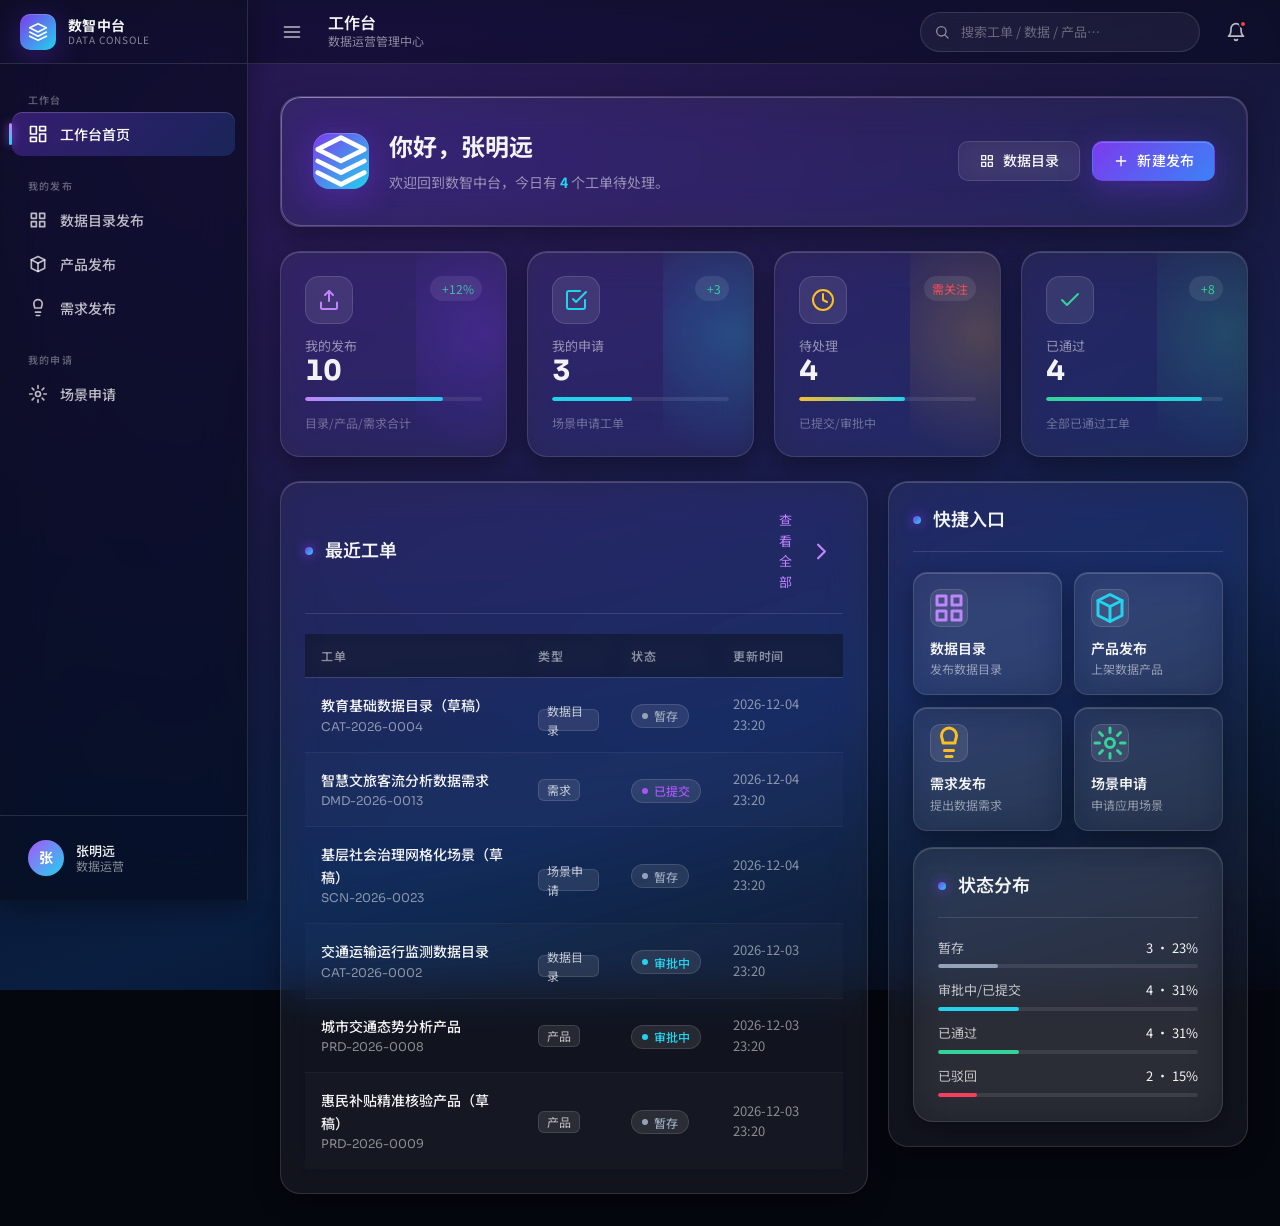
==== index.html @ d252e29c "feat: 创建后台管理系统页面 Co-authored-by: traeagent <traeagent@users.noreply.github.com>" ====
<!DOCTYPE html>
<html lang="zh-CN">
<head>
  <meta charset="UTF-8" />
  <meta name="viewport" content="width=device-width, initial-scale=1.0, viewport-fit=cover" />
  <title>工作台 · 数智中台</title>
  <meta name="description" content="液态玻璃后台管理系统 - 工作台首页" />
  <link rel="preconnect" href="https://fonts.googleapis.com" />
  <link rel="preconnect" href="https://fonts.gstatic.com" crossorigin />
  <link href="https://fonts.googleapis.com/css2?family=Sora:wght@400;500;600;700&family=Noto+Sans+SC:wght@400;500;700&display=swap" rel="stylesheet" />
  <link rel="stylesheet" href="./assets/css/standard.css" />
  <link rel="stylesheet" href="./assets/css/components.css" />
  <link rel="stylesheet" href="./assets/css/layout.css" />
</head>
<body>
  <!-- 标准脚本 -->
  <script src="./assets/js/data.js"></script>
  <script src="./assets/js/app.js"></script>
  <script src="./assets/js/components.js"></script>

  <script>
    LGApp.mountShell({ active: "dashboard", topTitle: "工作台", topSub: "数据运营管理中心" });
    renderDashboard();

    function renderDashboard() {
      var root = LGApp.$("#page-root");
      var D = LGData;
      var stats = D.stats();
      var recent = D.recent(6);

      root.innerHTML = "";

      // 欢迎区
      var hero = document.createElement("div");
      hero.className = "glass-card glass-border-gradient reveal";
      hero.style.cssText = "padding:32px;margin-bottom:24px;display:flex;justify-content:space-between;align-items:center;flex-wrap:wrap;gap:20px;";
      hero.innerHTML =
        '<div style="display:flex;align-items:center;gap:20px;">' +
          '<div style="width:56px;height:56px;border-radius:16px;display:grid;place-items:center;background:linear-gradient(135deg,var(--c-purple),var(--c-cyan));box-shadow:var(--sh-glow-purple),var(--sh-inset-top);color:#fff;">' + LGApp.icon("layers") + '</div>' +
          '<div><div style="font-family:var(--ff-display);font-size:24px;font-weight:700;">你好，张明远</div>' +
          '<div style="color:var(--t-3);font-size:14px;margin-top:4px;">欢迎回到数智中台，今日有 <strong style="color:var(--c-cyan);">' + stats.pending + '</strong> 个工单待处理。</div></div>' +
        '</div>' +
        '<div style="display:flex;gap:12px;flex-wrap:wrap;">' +
          '<a class="btn btn-ghost" href="./pages/publish/catalog-list.html">' + LGApp.icon("catalog") + '<span>数据目录</span></a>' +
          '<a class="btn btn-primary" href="./pages/publish/product-list.html">' + LGApp.icon("plus") + '<span>新建发布</span></a>' +
        '</div>';
      root.appendChild(hero);

      // 统计卡片
      var grid = document.createElement("div");
      grid.className = "stat-grid";
      var cards = [
        { label: "我的发布", value: stats.publish, icon: "publish", color: "var(--c-purple-3)", glow: "rgba(124,58,237,0.25)", trend: "+12%", trendUp: true, bar: 78, hint: "目录/产品/需求合计" },
        { label: "我的申请", value: stats.apply, icon: "apply", color: "var(--c-cyan)", glow: "rgba(34,211,238,0.22)", trend: "+3", trendUp: true, bar: 45, hint: "场景申请工单" },
        { label: "待处理", value: stats.pending, icon: "clock", color: "#fbbf24", glow: "rgba(251,191,36,0.2)", trend: "需关注", trendUp: false, bar: 60, hint: "已提交/审批中" },
        { label: "已通过", value: stats.approved, icon: "check", color: "var(--c-approved)", glow: "rgba(52,211,153,0.2)", trend: "+8", trendUp: true, bar: 88, hint: "全部已通过工单" }
      ];
      cards.forEach(function (c, i) {
        var card = document.createElement("div");
        card.className = "stat-card reveal";
        card.style.setProperty("--stat-color", c.color);
        card.style.setProperty("--stat-glow", c.glow);
        card.style.animationDelay = (i * 80) + "ms";
        card.innerHTML =
          '<div style="display:flex;justify-content:space-between;align-items:flex-start;">' +
            '<div class="stat-card__icon">' + LGApp.icon(c.icon) + '</div>' +
            '<span class="stat-card__trend ' + (c.trendUp ? "up" : "down") + '">' + (c.trendUp ? LGApp.icon("trendUp") : "") + c.trend + '</span>' +
          '</div>' +
          '<div><div class="stat-card__label">' + c.label + '</div>' +
          '<div class="stat-card__value mono">' + c.value + '</div></div>' +
          '<div class="stat-card__bar"><i style="width:' + c.bar + '%"></i></div>' +
          '<div style="font-size:12px;color:var(--t-4);">' + c.hint + '</div>';
        grid.appendChild(card);
      });
      root.appendChild(grid);

      // 主体两栏：最近工单 + 快捷入口
      var cols = document.createElement("div");
      cols.className = "dash-grid";

      // 最近工单
      var listPanel = document.createElement("div");
      listPanel.className = "panel reveal";
      listPanel.style.animationDelay = "120ms";
      listPanel.innerHTML =
        '<div class="panel-header"><div class="panel-title"><span class="dot"></span>最近工单</div>' +
        '<a class="btn-link" href="./pages/publish/catalog-list.html">查看全部 ' + LGApp.icon("chevron") + '</a></div>';
      var listBox = document.createElement("div");
      listPanel.appendChild(listBox);

      var table = document.createElement("table");
      table.className = "table";
      table.style.minWidth = "0";
      table.innerHTML = "<thead><tr><th>工单</th><th>类型</th><th>状态</th><th>更新时间</th></tr></thead>";
      var tbody = document.createElement("tbody");
      recent.forEach(function (r) {
        var tr = document.createElement("tr");
        tr.style.cursor = "pointer";
        var href = typeHref(r.type) + "?id=" + r.id;
        tr.addEventListener("click", function () { location.href = href; });
        tr.innerHTML =
          '<td><div class="cell-title">' + LGComp.escapeHtml(r.title) + '</div><div class="cell-id">' + r.id + '</div></td>' +
          '<td>' + LGComp.tag(D.TYPE_LABEL[r.type]) + '</td>' +
          '<td>' + LGComp.badge(r.status) + '</td>' +
          '<td style="color:var(--t-3);font-size:13px;">' + r.updatedAt + '</td>';
        tbody.appendChild(tr);
      });
      table.appendChild(tbody);
      var scroll = document.createElement("div");
      scroll.className = "table-scroll";
      scroll.appendChild(table);
      listBox.appendChild(scroll);
      cols.appendChild(listPanel);

      // 快捷入口
      var quick = document.createElement("div");
      quick.className = "panel reveal";
      quick.style.animationDelay = "180ms";
      quick.innerHTML = '<div class="panel-header"><div class="panel-title"><span class="dot"></span>快捷入口</div></div>';
      var qg = document.createElement("div");
      qg.style.cssText = "display:grid;grid-template-columns:1fr 1fr;gap:12px;";
      var entries = [
        { label: "数据目录", desc: "发布数据目录", icon: "catalog", href: "./pages/publish/catalog-list.html", color: "var(--c-purple-3)" },
        { label: "产品发布", desc: "上架数据产品", icon: "product", href: "./pages/publish/product-list.html", color: "var(--c-cyan)" },
        { label: "需求发布", desc: "提出数据需求", icon: "demand", href: "./pages/publish/demand-list.html", color: "#fbbf24" },
        { label: "场景申请", desc: "申请应用场景", icon: "scene", href: "./pages/apply/scene-list.html", color: "var(--c-approved)" }
      ];
      entries.forEach(function (e) {
        var a = document.createElement("a");
        a.href = e.href;
        a.className = "glass-card glass-card--hover";
        a.style.cssText = "padding:16px;display:flex;flex-direction:column;gap:10px;border-radius:14px;";
        a.innerHTML =
          '<div style="width:38px;height:38px;border-radius:10px;display:grid;place-items:center;background:var(--glass-bg-strong);border:1px solid var(--glass-border);color:' + e.color + ';">' + LGApp.icon(e.icon) + '</div>' +
          '<div><div style="font-weight:600;">' + e.label + '</div><div style="font-size:12px;color:var(--t-3);">' + e.desc + '</div></div>';
        qg.appendChild(a);
      });
      quick.appendChild(qg);

      // 状态分布
      var dist = document.createElement("div");
      dist.className = "panel";
      dist.style.marginTop = "16px";
      dist.innerHTML = '<div class="panel-header"><div class="panel-title"><span class="dot"></span>状态分布</div></div>';
      var distBox = document.createElement("div");
      distBox.style.cssText = "display:flex;flex-direction:column;gap:12px;";
      var distData = [
        { label: "暂存", val: stats.draft, color: "var(--c-draft)" },
        { label: "审批中/已提交", val: stats.pending, color: "var(--c-approving)" },
        { label: "已通过", val: stats.approved, color: "var(--c-approved)" },
        { label: "已驳回", val: stats.rejected, color: "var(--c-rejected)" }
      ];
      var total = stats.total || 1;
      distData.forEach(function (d) {
        var pct = Math.round(d.val / total * 100);
        var row = document.createElement("div");
        row.innerHTML =
          '<div style="display:flex;justify-content:space-between;font-size:13px;margin-bottom:6px;"><span style="color:var(--t-2);">' + d.label + '</span><span class="mono">' + d.val + ' · ' + pct + '%</span></div>' +
          '<div class="stat-card__bar"><i style="width:' + pct + '%;background:linear-gradient(90deg,' + d.color + ',' + d.color + ');"></i></div>';
        distBox.appendChild(row);
      });
      dist.appendChild(distBox);
      quick.appendChild(dist);
      cols.appendChild(quick);

      root.appendChild(cols);
    }

    function typeHref(type) {
      var m = { catalog: "./pages/publish/catalog-detail.html", product: "./pages/publish/product-detail.html", demand: "./pages/publish/demand-detail.html", scene: "./pages/apply/scene-detail.html" };
      return m[type] || "./pages/publish/catalog-detail.html";
    }
  </script>
</body>
</html>
---- assets/css/standard.css ----
/* ==========================================================================
   standard.css — 液态玻璃后台管理系统 · 标准基础层
   设计令牌 / 重置 / 排版 / 流动背景 / 滚动条
   所有页面共用，禁止在本文件中写具体组件
   ========================================================================== */

/* ---------- 设计令牌 ---------- */
:root {
  /* 主色：深蓝 + 紫色 + 黑色 */
  --c-bg-0: #05070f;          /* 最深黑底 */
  --c-bg-1: #0a0f1f;          /* 深黑蓝 */
  --c-bg-2: #0b1e3f;          /* 深蓝 主背景基底 */
  --c-bg-3: #122a5a;          /* 深蓝亮 */
  --c-purple: #7c3aed;        /* 紫主 */
  --c-purple-2: #a855f7;      /* 紫亮 */
  --c-purple-3: #c084fc;      /* 紫淡 */
  --c-cyan: #22d3ee;          /* 青蓝高亮 */
  --c-blue: #3b82f6;          /* 辅助蓝 */

  /* 状态色 */
  --c-draft: #94a3b8;         /* 暂存 灰蓝 */
  --c-submitted: #a855f7;     /* 已提交 紫 */
  --c-approving: #22d3ee;     /* 审批中 青 */
  --c-approved: #34d399;      /* 已通过 绿 */
  --c-rejected: #f43f5e;      /* 已驳回 红 */

  /* 文字层级 */
  --t-1: rgba(255, 255, 255, 0.95);
  --t-2: rgba(255, 255, 255, 0.72);
  --t-3: rgba(255, 255, 255, 0.5);
  --t-4: rgba(255, 255, 255, 0.34);

  /* 玻璃 */
  --glass-bg: rgba(255, 255, 255, 0.055);
  --glass-bg-strong: rgba(255, 255, 255, 0.09);
  --glass-bg-soft: rgba(255, 255, 255, 0.035);
  --glass-border: rgba(255, 255, 255, 0.12);
  --glass-border-strong: rgba(255, 255, 255, 0.2);
  --glass-blur: 20px;
  --glass-saturate: 140%;

  /* 阴影 */
  --sh-sm: 0 2px 8px rgba(0, 0, 0, 0.3);
  --sh-md: 0 8px 24px rgba(0, 0, 0, 0.35);
  --sh-lg: 0 20px 50px rgba(0, 0, 0, 0.45);
  --sh-glow-purple: 0 8px 32px rgba(124, 58, 237, 0.35);
  --sh-glow-cyan: 0 8px 32px rgba(34, 211, 238, 0.28);
  --sh-inset-top: inset 0 1px 0 rgba(255, 255, 255, 0.18);

  /* 圆角 */
  --r-xs: 6px;
  --r-sm: 10px;
  --r-md: 14px;
  --r-lg: 20px;
  --r-xl: 28px;
  --r-pill: 999px;

  /* 间距 (4 的倍数) */
  --s-1: 4px;
  --s-2: 8px;
  --s-3: 12px;
  --s-4: 16px;
  --s-5: 20px;
  --s-6: 24px;
  --s-8: 32px;
  --s-10: 40px;
  --s-12: 48px;

  /* 字号 */
  --fz-xs: 12px;
  --fz-sm: 13px;
  --fz-md: 14px;
  --fz-lg: 16px;
  --fz-xl: 18px;
  --fz-2xl: 22px;
  --fz-3xl: 28px;
  --fz-4xl: 36px;
  --fz-hero: clamp(32px, 5vw, 56px);

  /* 字体 */
  --ff-display: "Sora", "Noto Sans SC", system-ui, sans-serif;
  --ff-body: "Noto Sans SC", "Sora", system-ui, sans-serif;
  --fw-r: 400;
  --fw-m: 500;
  --fw-sb: 600;
  --fw-b: 700;

  /* 动效 */
  --ease-out: cubic-bezier(0.16, 1, 0.3, 1);
  --ease-spring: cubic-bezier(0.34, 1.56, 0.64, 1);
  --dur-1: 0.18s;
  --dur-2: 0.3s;
  --dur-3: 0.5s;

  /* 布局 */
  --sidebar-w: 248px;
  --sidebar-w-collapsed: 76px;
  --topbar-h: 64px;
  --content-max: 1440px;
}

/* ---------- 重置 ---------- */
*,
*::before,
*::after {
  box-sizing: border-box;
  margin: 0;
  padding: 0;
}

html {
  -webkit-text-size-adjust: 100%;
  -webkit-tap-highlight-color: transparent;
}

body {
  min-height: 100vh;
  font-family: var(--ff-body);
  font-size: var(--fz-md);
  font-weight: var(--fw-r);
  line-height: 1.6;
  color: var(--t-1);
  background-color: var(--c-bg-0);
  overflow-x: hidden;
  -webkit-font-smoothing: antialiased;
  -moz-osx-font-smoothing: grayscale;
}

h1, h2, h3, h4, h5, h6 {
  font-family: var(--ff-display);
  font-weight: var(--fw-sb);
  line-height: 1.25;
  letter-spacing: -0.01em;
  color: var(--t-1);
}

a {
  color: inherit;
  text-decoration: none;
  transition: color var(--dur-1) var(--ease-out);
}

a:hover { color: var(--c-purple-3); }

button,
input,
select,
textarea {
  font: inherit;
  color: inherit;
}

button {
  cursor: pointer;
  border: none;
  background: none;
}

ul, ol { list-style: none; }

img { max-width: 100%; display: block; }

/* ---------- 流动渐变背景 ---------- */
body::before {
  content: "";
  position: fixed;
  inset: -10%;
  z-index: -2;
  background:
    radial-gradient(ellipse 80% 60% at 15% 10%, rgba(124, 58, 237, 0.28), transparent 60%),
    radial-gradient(ellipse 70% 55% at 85% 20%, rgba(34, 211, 238, 0.18), transparent 55%),
    radial-gradient(ellipse 90% 70% at 75% 90%, rgba(59, 130, 246, 0.22), transparent 60%),
    radial-gradient(ellipse 60% 50% at 20% 85%, rgba(168, 85, 247, 0.16), transparent 55%),
    linear-gradient(160deg, #05070f 0%, #0a0f1f 35%, #0b1e3f 70%, #05070f 100%);
  background-size: 200% 200%, 200% 200%, 200% 200%, 200% 200%, 100% 100%;
  animation: bgFlow 28s ease-in-out infinite;
  filter: saturate(1.05);
}

body::after {
  /* 细噪点叠加，增加玻璃质感 */
  content: "";
  position: fixed;
  inset: 0;
  z-index: -1;
  pointer-events: none;
  opacity: 0.4;
  background-image: url("data:image/svg+xml,%3Csvg xmlns='http://www.w3.org/2000/svg' width='160' height='160'%3E%3Cfilter id='n'%3E%3CfeTurbulence type='fractalNoise' baseFrequency='0.85' numOctaves='2' stitchTiles='stitch'/%3E%3CfeColorMatrix values='0 0 0 0 1 0 0 0 0 1 0 0 0 0 1 0 0 0 0.04 0'/%3E%3C/filter%3E%3Crect width='100%25' height='100%25' filter='url(%23n)'/%3E%3C/svg%3E");
}

@keyframes bgFlow {
  0%, 100% { background-position: 0% 0%, 100% 0%, 100% 100%, 0% 100%, 0 0; }
  50%      { background-position: 30% 40%, 70% 30%, 60% 70%, 40% 60%, 0 0; }
}

/* ---------- 滚动条 ---------- */
::-webkit-scrollbar { width: 10px; height: 10px; }
::-webkit-scrollbar-track { background: transparent; }
::-webkit-scrollbar-thumb {
  background: rgba(255, 255, 255, 0.12);
  border-radius: var(--r-pill);
  border: 2px solid transparent;
  background-clip: padding-box;
}
::-webkit-scrollbar-thumb:hover { background: rgba(168, 85, 247, 0.4); background-clip: padding-box; }

* { scrollbar-width: thin; scrollbar-color: rgba(255,255,255,0.15) transparent; }

::selection { background: rgba(124, 58, 237, 0.45); color: #fff; }

/* ---------- 通用工具类 ---------- */
.container {
  width: 100%;
  max-width: var(--content-max);
  margin: 0 auto;
  padding: 0 var(--s-6);
}

.text-1 { color: var(--t-1); }
.text-2 { color: var(--t-2); }
.text-3 { color: var(--t-3); }
.text-4 { color: var(--t-4); }
.text-purple { color: var(--c-purple-3); }
.text-cyan { color: var(--c-cyan); }
.text-gradient {
  background: linear-gradient(120deg, #fff 0%, var(--c-purple-3) 50%, var(--c-cyan) 100%);
  -webkit-background-clip: text;
  background-clip: text;
  -webkit-text-fill-color: transparent;
}

.mono { font-variant-numeric: tabular-nums; font-feature-settings: "tnum"; }

.hidden { display: none !important; }
.sr-only {
  position: absolute; width: 1px; height: 1px;
  padding: 0; margin: -1px; overflow: hidden;
  clip: rect(0,0,0,0); white-space: nowrap; border: 0;
}

/* 入场动画基类 */
.reveal { opacity: 0; transform: translateY(16px); animation: revealUp var(--dur-3) var(--ease-out) forwards; }
@keyframes revealUp { to { opacity: 1; transform: none; } }

/* 焦点可见性 */
:focus-visible {
  outline: 2px solid var(--c-purple-3);
  outline-offset: 2px;
  border-radius: var(--r-xs);
}

/* 减少动效偏好 */
@media (prefers-reduced-motion: reduce) {
  *, *::before, *::after {
    animation-duration: 0.001ms !important;
    animation-iteration-count: 1 !important;
    transition-duration: 0.001ms !important;
  }
}
---- assets/css/components.css ----
/* ==========================================================================
   components.css — 液态玻璃后台管理系统 · 标准组件层
   按钮 / 卡片 / 表单 / 表格 / 徽章 / 分页 / 抽屉 / 时间线 / Toast 等
   所有组件均为纯类名驱动，可跨页面复用
   ========================================================================== */

/* ---------- 玻璃基础 ---------- */
.glass {
  background: var(--glass-bg);
  backdrop-filter: blur(var(--glass-blur)) saturate(var(--glass-saturate));
  -webkit-backdrop-filter: blur(var(--glass-blur)) saturate(var(--glass-saturate));
  border: 1px solid var(--glass-border);
  box-shadow: var(--sh-md), var(--sh-inset-top);
}

.glass-strong {
  background: var(--glass-bg-strong);
  backdrop-filter: blur(calc(var(--glass-blur) + 6px)) saturate(var(--glass-saturate));
  -webkit-backdrop-filter: blur(calc(var(--glass-blur) + 6px)) saturate(var(--glass-saturate));
  border: 1px solid var(--glass-border-strong);
  box-shadow: var(--sh-lg), var(--sh-inset-top);
}

/* 描边高光（渐变边） */
.glass-border-gradient {
  position: relative;
}
.glass-border-gradient::before {
  content: "";
  position: absolute;
  inset: 0;
  border-radius: inherit;
  padding: 1px;
  background: linear-gradient(135deg, rgba(255,255,255,0.35), rgba(255,255,255,0.02) 40%, rgba(168,85,247,0.25));
  -webkit-mask: linear-gradient(#000 0 0) content-box, linear-gradient(#000 0 0);
  -webkit-mask-composite: xor;
  mask-composite: exclude;
  pointer-events: none;
}

/* ---------- 卡片 ---------- */
.glass-card {
  border-radius: var(--r-lg);
  background: var(--glass-bg);
  backdrop-filter: blur(var(--glass-blur)) saturate(var(--glass-saturate));
  -webkit-backdrop-filter: blur(var(--glass-blur)) saturate(var(--glass-saturate));
  border: 1px solid var(--glass-border);
  box-shadow: var(--sh-md), var(--sh-inset-top);
  transition: transform var(--dur-2) var(--ease-out), box-shadow var(--dur-2) var(--ease-out), border-color var(--dur-2) var(--ease-out);
}

.glass-card--hover:hover {
  transform: translateY(-4px);
  border-color: var(--glass-border-strong);
  box-shadow: var(--sh-lg), var(--sh-inset-top), 0 0 0 1px rgba(168,85,247,0.25);
}

.panel {
  border-radius: var(--r-lg);
  background: var(--glass-bg);
  backdrop-filter: blur(var(--glass-blur)) saturate(var(--glass-saturate));
  -webkit-backdrop-filter: blur(var(--glass-blur)) saturate(var(--glass-saturate));
  border: 1px solid var(--glass-border);
  box-shadow: var(--sh-md), var(--sh-inset-top);
  padding: var(--s-6);
}

.panel-header {
  display: flex;
  align-items: center;
  justify-content: space-between;
  gap: var(--s-4);
  margin-bottom: var(--s-5);
  padding-bottom: var(--s-4);
  border-bottom: 1px solid var(--glass-border);
}

.panel-title {
  font-family: var(--ff-display);
  font-size: var(--fz-xl);
  font-weight: var(--fw-sb);
  display: flex;
  align-items: center;
  gap: var(--s-3);
}

.panel-title .dot {
  width: 8px; height: 8px;
  border-radius: var(--r-pill);
  background: linear-gradient(135deg, var(--c-purple), var(--c-cyan));
  box-shadow: 0 0 12px var(--c-purple);
}

/* ---------- 按钮 ---------- */
.btn {
  display: inline-flex;
  align-items: center;
  justify-content: center;
  gap: var(--s-2);
  height: 40px;
  padding: 0 var(--s-5);
  font-family: var(--ff-display);
  font-size: var(--fz-md);
  font-weight: var(--fw-m);
  letter-spacing: 0.01em;
  border-radius: var(--r-sm);
  white-space: nowrap;
  user-select: none;
  transition: transform var(--dur-1) var(--ease-out), box-shadow var(--dur-1) var(--ease-out), background var(--dur-1) var(--ease-out), border-color var(--dur-1) var(--ease-out), opacity var(--dur-1) var(--ease-out);
  border: 1px solid transparent;
}
.btn:active { transform: translateY(1px) scale(0.99); }
.btn:disabled { opacity: 0.45; cursor: not-allowed; }
.btn svg { width: 16px; height: 16px; flex-shrink: 0; }

.btn-primary {
  color: #fff;
  background: linear-gradient(135deg, var(--c-purple) 0%, var(--c-blue) 100%);
  box-shadow: var(--sh-glow-purple), var(--sh-inset-top);
}
.btn-primary:hover:not(:disabled) {
  transform: translateY(-2px);
  box-shadow: 0 12px 36px rgba(124,58,237,0.5), var(--sh-inset-top);
  filter: brightness(1.08);
}

.btn-ghost {
  color: var(--t-1);
  background: var(--glass-bg);
  backdrop-filter: blur(12px);
  -webkit-backdrop-filter: blur(12px);
  border-color: var(--glass-border);
}
.btn-ghost:hover:not(:disabled) {
  background: var(--glass-bg-strong);
  border-color: var(--glass-border-strong);
  transform: translateY(-2px);
}

.btn-danger {
  color: #fff;
  background: linear-gradient(135deg, #f43f5e 0%, #b91c1c 100%);
  box-shadow: 0 8px 24px rgba(244,63,94,0.35), var(--sh-inset-top);
}
.btn-danger:hover:not(:disabled) { transform: translateY(-2px); filter: brightness(1.08); }

.btn-sm { height: 32px; padding: 0 var(--s-3); font-size: var(--fz-sm); }
.btn-lg { height: 48px; padding: 0 var(--s-6); font-size: var(--fz-lg); }
.btn-block { width: 100%; }
.btn-icon { width: 40px; padding: 0; }
.btn-icon.btn-sm { width: 32px; }

/* 链接式按钮 */
.btn-link {
  display: inline-flex;
  align-items: center;
  gap: 4px;
  padding: 4px var(--s-2);
  font-size: var(--fz-sm);
  color: var(--c-purple-3);
  border-radius: var(--r-xs);
  transition: color var(--dur-1), background var(--dur-1);
}
.btn-link:hover { color: var(--c-cyan); background: rgba(168,85,247,0.12); }
.btn-link.danger { color: var(--c-rejected); }
.btn-link.danger:hover { background: rgba(244,63,94,0.12); }

/* ---------- 统计卡片 ---------- */
.stat-card {
  position: relative;
  display: flex;
  flex-direction: column;
  gap: var(--s-3);
  padding: var(--s-6);
  border-radius: var(--r-lg);
  background: var(--glass-bg);
  backdrop-filter: blur(var(--glass-blur)) saturate(var(--glass-saturate));
  -webkit-backdrop-filter: blur(var(--glass-blur)) saturate(var(--glass-saturate));
  border: 1px solid var(--glass-border);
  box-shadow: var(--sh-md), var(--sh-inset-top);
  overflow: hidden;
  transition: transform var(--dur-2) var(--ease-out), border-color var(--dur-2) var(--ease-out), box-shadow var(--dur-2) var(--ease-out);
}
.stat-card::after {
  content: "";
  position: absolute;
  top: -40%; right: -20%;
  width: 60%; height: 160%;
  background: radial-gradient(circle, var(--stat-glow, rgba(124,58,237,0.25)), transparent 70%);
  pointer-events: none;
  transition: opacity var(--dur-2);
}
.stat-card:hover {
  transform: translateY(-4px);
  border-color: var(--glass-border-strong);
  box-shadow: var(--sh-lg), var(--sh-inset-top);
}
.stat-card__icon {
  width: 48px; height: 48px;
  display: grid; place-items: center;
  border-radius: var(--r-md);
  background: var(--glass-bg-strong);
  border: 1px solid var(--glass-border);
  color: var(--stat-color, var(--c-purple-3));
}
.stat-card__icon svg { width: 24px; height: 24px; }
.stat-card__label { font-size: var(--fz-sm); color: var(--t-3); }
.stat-card__value {
  font-family: var(--ff-display);
  font-size: var(--fz-3xl);
  font-weight: var(--fw-b);
  letter-spacing: -0.02em;
  line-height: 1;
}
.stat-card__trend {
  display: inline-flex;
  align-items: center;
  gap: 4px;
  font-size: var(--fz-xs);
  padding: 3px 8px;
  border-radius: var(--r-pill);
  background: var(--glass-bg-strong);
}
.stat-card__trend.up { color: var(--c-approved); }
.stat-card__trend.down { color: var(--c-rejected); }
.stat-card__bar {
  height: 4px;
  border-radius: var(--r-pill);
  background: var(--glass-bg-strong);
  overflow: hidden;
}
.stat-card__bar > i {
  display: block;
  height: 100%;
  border-radius: var(--r-pill);
  background: linear-gradient(90deg, var(--stat-color, var(--c-purple)), var(--c-cyan));
  animation: barGrow var(--dur-3) var(--ease-out) forwards;
  transform-origin: left;
}
@keyframes barGrow { from { transform: scaleX(0); } to { transform: scaleX(1); } }

/* ---------- 表单 ---------- */
.field {
  display: flex;
  flex-direction: column;
  gap: var(--s-2);
}
.field__label {
  font-size: var(--fz-sm);
  font-weight: var(--fw-m);
  color: var(--t-2);
}
.field__label .req { color: var(--c-rejected); margin-left: 2px; }

.input, .select, .textarea {
  width: 100%;
  height: 44px;
  padding: 0 var(--s-4);
  font-size: var(--fz-md);
  color: var(--t-1);
  background: var(--glass-bg-soft);
  border: 1px solid var(--glass-border);
  border-radius: var(--r-sm);
  transition: border-color var(--dur-1) var(--ease-out), background var(--dur-1) var(--ease-out), box-shadow var(--dur-1) var(--ease-out);
  backdrop-filter: blur(8px);
  -webkit-backdrop-filter: blur(8px);
}
.textarea {
  height: auto;
  min-height: 120px;
  padding: var(--s-3) var(--s-4);
  resize: vertical;
  line-height: 1.6;
}
.select {
  appearance: none;
  background-image: url("data:image/svg+xml,%3Csvg xmlns='http://www.w3.org/2000/svg' width='16' height='16' fill='none' stroke='%23ffffff80' stroke-width='2'%3E%3Cpath d='M4 6l4 4 4-4'/%3E%3C/svg%3E");
  background-repeat: no-repeat;
  background-position: right 14px center;
  padding-right: 40px;
}
.input::placeholder, .textarea::placeholder { color: var(--t-4); }
.input:focus, .select:focus, .textarea:focus {
  outline: none;
  border-color: var(--c-purple-2);
  background: var(--glass-bg-strong);
  box-shadow: 0 0 0 3px rgba(124,58,237,0.18);
}
.input:disabled, .select:disabled, .textarea:disabled,
.input[readonly], .select[readonly], .textarea[readonly] {
  opacity: 0.85;
  cursor: default;
  color: var(--t-1);
}
.input[readonly], .textarea[readonly] {
  background: var(--glass-bg-soft);
  border-color: rgba(255,255,255,0.08);
}
.input[readonly]:focus, .textarea[readonly]:focus, .select:disabled:focus {
  border-color: var(--glass-border);
  box-shadow: none;
}

.field__hint { font-size: var(--fz-xs); color: var(--t-3); }
.field__error { font-size: var(--fz-xs); color: var(--c-rejected); display: none; }
.field.has-error .field__error { display: block; }
.field.has-error .input, .field.has-error .select, .field.has-error .textarea {
  border-color: var(--c-rejected);
  box-shadow: 0 0 0 3px rgba(244,63,94,0.16);
}

/* 搜索框 */
.search-box {
  position: relative;
  display: flex;
  align-items: center;
}
.search-box svg {
  position: absolute;
  left: 14px;
  width: 18px; height: 18px;
  color: var(--t-3);
  pointer-events: none;
}
.search-box .input { padding-left: 44px; }

/* 表单网格 */
.form-grid {
  display: grid;
  grid-template-columns: repeat(2, minmax(0, 1fr));
  gap: var(--s-5);
}
.form-grid .field--full { grid-column: 1 / -1; }
@media (max-width: 640px) {
  .form-grid { grid-template-columns: 1fr; }
}

/* ---------- 徽章 ---------- */
.badge {
  display: inline-flex;
  align-items: center;
  gap: 6px;
  height: 24px;
  padding: 0 10px;
  font-size: var(--fz-xs);
  font-weight: var(--fw-m);
  border-radius: var(--r-pill);
  background: var(--glass-bg-strong);
  border: 1px solid var(--glass-border);
  color: var(--t-2);
  white-space: nowrap;
}
.badge::before {
  content: "";
  width: 6px; height: 6px;
  border-radius: var(--r-pill);
  background: currentColor;
}
.badge--draft { color: var(--c-draft); }
.badge--submitted { color: var(--c-submitted); }
.badge--approving { color: var(--c-approving); }
.badge--approving::before { animation: pulse 1.6s ease-in-out infinite; }
.badge--approved { color: var(--c-approved); }
.badge--rejected { color: var(--c-rejected); }
.badge--rejected::before { animation: pulse 1.6s ease-in-out infinite; }

@keyframes pulse {
  0%, 100% { opacity: 1; box-shadow: 0 0 0 0 currentColor; }
  50% { opacity: 0.6; box-shadow: 0 0 0 4px transparent; }
}

.badge--solid.badge--draft { background: rgba(148,163,184,0.18); }
.badge--solid.badge--submitted { background: rgba(168,85,247,0.18); }
.badge--solid.badge--approving { background: rgba(34,211,238,0.18); }
.badge--solid.badge--approved { background: rgba(52,211,153,0.18); }
.badge--solid.badge--rejected { background: rgba(244,63,94,0.18); }

/* 类型徽章（目录/产品/需求/场景） */
.tag {
  display: inline-flex;
  align-items: center;
  height: 22px;
  padding: 0 8px;
  font-size: var(--fz-xs);
  border-radius: var(--r-xs);
  background: var(--glass-bg-strong);
  border: 1px solid var(--glass-border);
  color: var(--t-2);
}

/* ---------- 表格 ---------- */
.table-wrap {
  border-radius: var(--r-lg);
  background: var(--glass-bg);
  backdrop-filter: blur(var(--glass-blur)) saturate(var(--glass-saturate));
  -webkit-backdrop-filter: blur(var(--glass-blur)) saturate(var(--glass-saturate));
  border: 1px solid var(--glass-border);
  box-shadow: var(--sh-md), var(--sh-inset-top);
  overflow: hidden;
}
.table-scroll { overflow-x: auto; }

.table {
  width: 100%;
  border-collapse: collapse;
  min-width: 720px;
}
.table thead th {
  position: sticky;
  top: 0;
  z-index: 1;
  text-align: left;
  font-size: var(--fz-xs);
  font-weight: var(--fw-sb);
  letter-spacing: 0.06em;
  text-transform: uppercase;
  color: var(--t-3);
  padding: var(--s-3) var(--s-4);
  background: rgba(10, 15, 31, 0.55);
  backdrop-filter: blur(12px);
  border-bottom: 1px solid var(--glass-border);
  white-space: nowrap;
}
.table tbody td {
  padding: var(--s-4);
  font-size: var(--fz-md);
  color: var(--t-1);
  border-bottom: 1px solid rgba(255,255,255,0.05);
  vertical-align: middle;
}
.table tbody tr { transition: background var(--dur-1) var(--ease-out); }
.table tbody tr:nth-child(even) { background: rgba(255,255,255,0.015); }
.table tbody tr:hover { background: rgba(124,58,237,0.08); }
.table tbody tr:last-child td { border-bottom: none; }

.table .cell-title { font-weight: var(--fw-m); color: var(--t-1); }
.table .cell-id { font-family: var(--ff-display); font-size: var(--fz-xs); color: var(--t-3); }
.table .cell-actions { display: flex; gap: var(--s-1); white-space: nowrap; }

.table-empty {
  padding: var(--s-12) var(--s-4);
  text-align: center;
  color: var(--t-3);
}
.table-empty svg { width: 48px; height: 48px; margin: 0 auto var(--s-4); opacity: 0.4; }

/* 移动端卡片列表 */
.card-list { display: none; flex-direction: column; gap: var(--s-4); }
.list-card {
  padding: var(--s-4);
  border-radius: var(--r-md);
  background: var(--glass-bg);
  border: 1px solid var(--glass-border);
  display: flex;
  flex-direction: column;
  gap: var(--s-2);
}
.list-card__head {
  display: flex;
  justify-content: space-between;
  align-items: flex-start;
  gap: var(--s-3);
}
.list-card__title { font-weight: var(--fw-sb); }
.list-card__meta { display: flex; flex-wrap: wrap; gap: var(--s-3); font-size: var(--fz-xs); color: var(--t-3); }
.list-card__actions { display: flex; gap: var(--s-2); padding-top: var(--s-2); border-top: 1px solid var(--glass-border); }

/* ---------- 分页 ---------- */
.pager {
  display: flex;
  align-items: center;
  justify-content: space-between;
  gap: var(--s-4);
  padding: var(--s-4) var(--s-5);
  flex-wrap: wrap;
}
.pager__info { font-size: var(--fz-sm); color: var(--t-3); }
.pager__nav { display: flex; gap: var(--s-1); align-items: center; }
.pager__btn {
  min-width: 34px; height: 34px;
  padding: 0 var(--s-2);
  display: inline-flex; align-items: center; justify-content: center;
  font-size: var(--fz-sm);
  border-radius: var(--r-sm);
  background: var(--glass-bg);
  border: 1px solid var(--glass-border);
  color: var(--t-2);
  transition: all var(--dur-1) var(--ease-out);
}
.pager__btn:hover:not(:disabled) { background: var(--glass-bg-strong); color: var(--t-1); border-color: var(--glass-border-strong); }
.pager__btn.active {
  background: linear-gradient(135deg, var(--c-purple), var(--c-blue));
  color: #fff;
  border-color: transparent;
  box-shadow: var(--sh-glow-purple);
}
.pager__btn:disabled { opacity: 0.35; cursor: not-allowed; }

/* ---------- 筛选条 ---------- */
.filter-bar {
  display: flex;
  flex-wrap: wrap;
  align-items: center;
  gap: var(--s-3);
  padding: var(--s-4) var(--s-5);
  border-radius: var(--r-lg);
  background: var(--glass-bg);
  backdrop-filter: blur(var(--glass-blur)) saturate(var(--glass-saturate));
  -webkit-backdrop-filter: blur(var(--glass-blur)) saturate(var(--glass-saturate));
  border: 1px solid var(--glass-border);
  box-shadow: var(--sh-md), var(--sh-inset-top);
  margin-bottom: var(--s-5);
}
.filter-bar .search-box { flex: 1 1 240px; min-width: 200px; }
.filter-bar .select { width: auto; min-width: 140px; height: 44px; }
.filter-bar .spacer { flex: 1; }

/* ---------- 抽屉 ---------- */
.drawer-mask {
  position: fixed;
  inset: 0;
  z-index: 90;
  background: rgba(5, 7, 15, 0.55);
  backdrop-filter: blur(6px);
  -webkit-backdrop-filter: blur(6px);
  opacity: 0;
  visibility: hidden;
  transition: opacity var(--dur-2) var(--ease-out), visibility var(--dur-2);
}
.drawer-mask.open { opacity: 1; visibility: visible; }

.drawer {
  position: fixed;
  top: 0; right: 0;
  z-index: 100;
  height: 100vh;
  width: 420px;
  max-width: 90vw;
  display: flex;
  flex-direction: column;
  background: var(--glass-bg-strong);
  backdrop-filter: blur(calc(var(--glass-blur) + 10px)) saturate(var(--glass-saturate));
  -webkit-backdrop-filter: blur(calc(var(--glass-blur) + 10px)) saturate(var(--glass-saturate));
  border-left: 1px solid var(--glass-border-strong);
  box-shadow: -20px 0 60px rgba(0,0,0,0.5), var(--sh-inset-top);
  transform: translateX(100%);
  transition: transform var(--dur-3) var(--ease-out);
}
.drawer.open { transform: translateX(0); }
.drawer__head {
  display: flex;
  align-items: center;
  justify-content: space-between;
  padding: var(--s-5) var(--s-6);
  border-bottom: 1px solid var(--glass-border);
}
.drawer__title { font-family: var(--ff-display); font-size: var(--fz-xl); font-weight: var(--fw-sb); }
.drawer__body { flex: 1; overflow-y: auto; padding: var(--s-5) var(--s-6); }
.drawer__foot {
  padding: var(--s-4) var(--s-6);
  border-top: 1px solid var(--glass-border);
  display: flex; gap: var(--s-3); justify-content: flex-end;
}

/* ---------- 时间线（审批流程） ---------- */
.timeline { position: relative; padding-left: 28px; }
.timeline::before {
  content: "";
  position: absolute;
  left: 9px; top: 6px; bottom: 6px;
  width: 2px;
  background: linear-gradient(180deg, var(--glass-border-strong), var(--glass-border), transparent);
}
.timeline-node { position: relative; padding-bottom: var(--s-6); }
.timeline-node:last-child { padding-bottom: 0; }
.timeline-node__dot {
  position: absolute;
  left: -28px; top: 2px;
  width: 20px; height: 20px;
  border-radius: var(--r-pill);
  display: grid; place-items: center;
  background: var(--c-bg-1);
  border: 2px solid var(--t-4);
  color: var(--t-3);
}
.timeline-node__dot svg { width: 10px; height: 10px; }
.timeline-node--done .timeline-node__dot { border-color: var(--c-approved); background: rgba(52,211,153,0.15); color: var(--c-approved); }
.timeline-node--current .timeline-node__dot {
  border-color: var(--c-approving);
  background: rgba(34,211,238,0.15);
  color: var(--c-approving);
  animation: nodePulse 1.8s ease-in-out infinite;
}
.timeline-node--rejected .timeline-node__dot { border-color: var(--c-rejected); background: rgba(244,63,94,0.15); color: var(--c-rejected); }
.timeline-node--pending .timeline-node__dot { border-color: var(--t-4); }
@keyframes nodePulse {
  0%, 100% { box-shadow: 0 0 0 0 rgba(34,211,238,0.5); }
  50% { box-shadow: 0 0 0 8px rgba(34,211,238,0); }
}
.timeline-node__title { font-weight: var(--fw-sb); font-size: var(--fz-md); display: flex; align-items: center; gap: var(--s-2); }
.timeline-node__meta { font-size: var(--fz-xs); color: var(--t-3); margin-top: 2px; }
.timeline-node__remark {
  margin-top: var(--s-2);
  padding: var(--s-2) var(--s-3);
  font-size: var(--fz-sm);
  color: var(--t-2);
  background: var(--glass-bg-soft);
  border-radius: var(--r-sm);
  border-left: 2px solid var(--glass-border-strong);
}
.timeline-node--rejected .timeline-node__remark { border-left-color: var(--c-rejected); color: #fda4af; }

/* ---------- Toast ---------- */
.toast-stack {
  position: fixed;
  top: var(--s-6);
  right: var(--s-6);
  z-index: 200;
  display: flex;
  flex-direction: column;
  gap: var(--s-3);
  pointer-events: none;
}
.toast {
  pointer-events: auto;
  display: flex;
  align-items: center;
  gap: var(--s-3);
  min-width: 280px;
  max-width: 380px;
  padding: var(--s-3) var(--s-4);
  border-radius: var(--r-md);
  background: var(--glass-bg-strong);
  backdrop-filter: blur(calc(var(--glass-blur) + 8px));
  -webkit-backdrop-filter: blur(calc(var(--glass-blur) + 8px));
  border: 1px solid var(--glass-border-strong);
  box-shadow: var(--sh-lg), var(--sh-inset-top);
  color: var(--t-1);
  font-size: var(--fz-sm);
  transform: translateX(120%);
  animation: toastIn var(--dur-3) var(--ease-spring) forwards;
}
.toast.out { animation: toastOut var(--dur-2) var(--ease-out) forwards; }
.toast svg { width: 18px; height: 18px; flex-shrink: 0; }
.toast--success svg { color: var(--c-approved); }
.toast--error svg { color: var(--c-rejected); }
.toast--info svg { color: var(--c-cyan); }
@keyframes toastIn { to { transform: translateX(0); } }
@keyframes toastOut { to { transform: translateX(120%); opacity: 0; } }

/* ---------- 页头 ---------- */
.page-head {
  display: flex;
  align-items: flex-end;
  justify-content: space-between;
  gap: var(--s-4);
  flex-wrap: wrap;
  margin-bottom: var(--s-6);
}
.page-head__title {
  font-family: var(--ff-display);
  font-size: var(--fz-3xl);
  font-weight: var(--fw-b);
  letter-spacing: -0.02em;
}
.page-head__sub { color: var(--t-3); font-size: var(--fz-sm); margin-top: 4px; }
.breadcrumb {
  display: flex;
  align-items: center;
  gap: var(--s-2);
  font-size: var(--fz-sm);
  color: var(--t-3);
  margin-bottom: var(--s-3);
}
.breadcrumb a:hover { color: var(--c-purple-3); }
.breadcrumb svg { width: 14px; height: 14px; opacity: 0.5; }

/* ---------- 空状态 ---------- */
.empty-state {
  display: flex;
  flex-direction: column;
  align-items: center;
  justify-content: center;
  padding: var(--s-12) var(--s-4);
  text-align: center;
  color: var(--t-3);
}
.empty-state svg { width: 56px; height: 56px; margin-bottom: var(--s-4); opacity: 0.35; }

/* ---------- 分割线 / 标签页 ---------- */
.divider { height: 1px; background: var(--glass-border); margin: var(--s-5) 0; }

.tabs {
  display: inline-flex;
  gap: 4px;
  padding: 4px;
  border-radius: var(--r-pill);
  background: var(--glass-bg);
  border: 1px solid var(--glass-border);
}
.tabs__item {
  padding: 8px var(--s-4);
  font-size: var(--fz-sm);
  font-weight: var(--fw-m);
  color: var(--t-2);
  border-radius: var(--r-pill);
  transition: all var(--dur-1) var(--ease-out);
}
.tabs__item:hover { color: var(--t-1); }
.tabs__item.active {
  background: linear-gradient(135deg, var(--c-purple), var(--c-blue));
  color: #fff;
  box-shadow: var(--sh-glow-purple);
}

/* ---------- 详情页布局 ---------- */
.detail-layout {
  display: grid;
  grid-template-columns: 1fr 340px;
  gap: var(--s-6);
  align-items: start;
}
.detail-main { min-width: 0; }
.detail-side {
  position: sticky;
  top: calc(var(--topbar-h) + var(--s-5));
}

.detail-section { margin-bottom: var(--s-5); }
.detail-section__title {
  display: flex;
  align-items: center;
  gap: var(--s-2);
  font-family: var(--ff-display);
  font-size: var(--fz-lg);
  font-weight: var(--fw-sb);
  margin-bottom: var(--s-4);
}
.detail-section__title::before {
  content: "";
  width: 4px; height: 18px;
  border-radius: var(--r-pill);
  background: linear-gradient(180deg, var(--c-purple), var(--c-cyan));
}

.kv-list { display: grid; grid-template-columns: repeat(2, 1fr); gap: var(--s-4); }
.kv { display: flex; flex-direction: column; gap: 4px; }
.kv__label { font-size: var(--fz-xs); color: var(--t-3); }
.kv__value { font-size: var(--fz-md); color: var(--t-1); font-weight: var(--fw-m); }

/* 状态横幅 */
.status-banner {
  display: flex;
  align-items: center;
  gap: var(--s-3);
  padding: var(--s-4) var(--s-5);
  border-radius: var(--r-md);
  margin-bottom: var(--s-5);
  border: 1px solid var(--glass-border);
}
.status-banner--rejected { background: rgba(244,63,94,0.1); border-color: rgba(244,63,94,0.3); }
.status-banner--draft { background: rgba(148,163,184,0.08); border-color: rgba(148,163,184,0.25); }
.status-banner--approved { background: rgba(52,211,153,0.08); border-color: rgba(52,211,153,0.25); }
.status-banner--approving { background: rgba(34,211,238,0.08); border-color: rgba(34,211,238,0.25); }
.status-banner--submitted { background: rgba(168,85,247,0.08); border-color: rgba(168,85,247,0.25); }
.status-banner svg { width: 22px; height: 22px; flex-shrink: 0; }
.status-banner__text { flex: 1; font-size: var(--fz-sm); color: var(--t-2); }
.status-banner__text strong { color: var(--t-1); }

/* 底部操作栏 */
.action-bar {
  position: sticky;
  bottom: 0;
  display: flex;
  justify-content: flex-end;
  gap: var(--s-3);
  padding: var(--s-4) var(--s-5);
  margin-top: var(--s-6);
  background: linear-gradient(180deg, transparent, rgba(5,7,15,0.6) 30%);
  backdrop-filter: blur(8px);
}
---- assets/css/layout.css ----
/* ==========================================================================
   layout.css — 液态玻璃后台管理系统 · 标准布局层
   应用骨架 / 侧边栏 / 顶栏 / 主内容 / 响应式
   ========================================================================== */

/* ---------- 应用骨架 ---------- */
.app {
  display: grid;
  grid-template-columns: var(--sidebar-w) 1fr;
  grid-template-rows: var(--topbar-h) 1fr;
  grid-template-areas:
    "sidebar topbar"
    "sidebar main";
  min-height: 100vh;
  transition: grid-template-columns var(--dur-3) var(--ease-out);
}
.app.is-collapsed { grid-template-columns: var(--sidebar-w-collapsed) 1fr; }

.app__sidebar { grid-area: sidebar; }
.app__topbar { grid-area: topbar; }
.app__main { grid-area: main; overflow-x: hidden; }

/* ---------- 侧边栏 ---------- */
.app__sidebar {
  position: sticky;
  top: 0;
  height: 100vh;
  z-index: 50;
  display: flex;
  flex-direction: column;
  background: rgba(8, 12, 26, 0.7);
  backdrop-filter: blur(24px) saturate(150%);
  -webkit-backdrop-filter: blur(24px) saturate(150%);
  border-right: 1px solid var(--glass-border);
  box-shadow: var(--sh-md);
}

.sidebar__brand {
  display: flex;
  align-items: center;
  gap: var(--s-3);
  height: var(--topbar-h);
  padding: 0 var(--s-5);
  border-bottom: 1px solid var(--glass-border);
  flex-shrink: 0;
  overflow: hidden;
}
.sidebar__logo {
  width: 36px; height: 36px;
  flex-shrink: 0;
  border-radius: var(--r-sm);
  display: grid; place-items: center;
  background: linear-gradient(135deg, var(--c-purple), var(--c-cyan));
  box-shadow: var(--sh-glow-purple), var(--sh-inset-top);
  color: #fff;
}
.sidebar__logo svg { width: 20px; height: 20px; }
.sidebar__brand-text {
  display: flex;
  flex-direction: column;
  line-height: 1.15;
  white-space: nowrap;
  transition: opacity var(--dur-2), transform var(--dur-2);
}
.sidebar__brand-title {
  font-family: var(--ff-display);
  font-size: var(--fz-md);
  font-weight: var(--fw-b);
  letter-spacing: 0.02em;
}
.sidebar__brand-sub { font-size: 10px; color: var(--t-3); letter-spacing: 0.1em; text-transform: uppercase; }

.is-collapsed .sidebar__brand-text { opacity: 0; transform: translateX(-8px); pointer-events: none; }

.sidebar__nav {
  flex: 1;
  overflow-y: auto;
  overflow-x: hidden;
  padding: var(--s-4) var(--s-3);
  display: flex;
  flex-direction: column;
  gap: 2px;
}
.sidebar__nav::-webkit-scrollbar { width: 4px; }

.nav-group { margin-bottom: var(--s-2); }
.nav-group__label {
  padding: var(--s-3) var(--s-4) var(--s-1);
  font-size: 10px;
  font-weight: var(--fw-sb);
  letter-spacing: 0.12em;
  text-transform: uppercase;
  color: var(--t-4);
  white-space: nowrap;
  transition: opacity var(--dur-2);
}
.is-collapsed .nav-group__label { opacity: 0; height: 0; padding: 0; overflow: hidden; }

.nav-item {
  position: relative;
  display: flex;
  align-items: center;
  gap: var(--s-3);
  padding: 0 var(--s-4);
  height: 44px;
  border-radius: var(--r-sm);
  color: var(--t-2);
  font-size: var(--fz-md);
  font-weight: var(--fw-m);
  white-space: nowrap;
  transition: color var(--dur-1) var(--ease-out), background var(--dur-1) var(--ease-out);
}
.nav-item svg { width: 20px; height: 20px; flex-shrink: 0; }
.nav-item__text { transition: opacity var(--dur-2), transform var(--dur-2); }
.nav-item:hover { color: var(--t-1); background: rgba(255,255,255,0.04); }
.nav-item.active {
  color: #fff;
  background: linear-gradient(135deg, rgba(124,58,237,0.35), rgba(59,130,246,0.2));
  box-shadow: var(--sh-inset-top);
}
.nav-item.active::before {
  content: "";
  position: absolute;
  left: -3px; top: 50%;
  transform: translateY(-50%);
  width: 3px; height: 22px;
  border-radius: var(--r-pill);
  background: linear-gradient(180deg, var(--c-purple-3), var(--c-cyan));
  box-shadow: 0 0 10px var(--c-purple-2);
}

.nav-item.has-children .nav-item__chevron {
  margin-left: auto;
  width: 16px; height: 16px;
  transition: transform var(--dur-2) var(--ease-out);
  opacity: 0.6;
}
.nav-item.expanded .nav-item__chevron { transform: rotate(90deg); }

.nav-sub {
  max-height: 0;
  overflow: hidden;
  transition: max-height var(--dur-3) var(--ease-out);
  padding-left: var(--s-6);
  display: flex;
  flex-direction: column;
  gap: 2px;
}
.nav-sub.open { max-height: 280px; }
.nav-sub .nav-item { height: 38px; font-size: var(--fz-sm); color: var(--t-3); }
.nav-sub .nav-item.active { color: #fff; }
.nav-sub .nav-item::after {
  content: "";
  width: 4px; height: 4px;
  border-radius: var(--r-pill);
  background: var(--t-4);
  flex-shrink: 0;
}
.nav-sub .nav-item.active::after { background: var(--c-cyan); box-shadow: 0 0 8px var(--c-cyan); }

.is-collapsed .nav-item__text,
.is-collapsed .nav-item__chevron,
.is-collapsed .nav-sub { opacity: 0; pointer-events: none; }
.is-collapsed .nav-item { justify-content: center; padding: 0; }
.is-collapsed .nav-sub { max-height: 0; }

.sidebar__foot {
  padding: var(--s-4);
  border-top: 1px solid var(--glass-border);
  flex-shrink: 0;
}
.sidebar__user {
  display: flex;
  align-items: center;
  gap: var(--s-3);
  padding: var(--s-2) var(--s-3);
  border-radius: var(--r-sm);
  transition: background var(--dur-1);
}
.sidebar__user:hover { background: rgba(255,255,255,0.04); }
.sidebar__avatar {
  width: 36px; height: 36px;
  flex-shrink: 0;
  border-radius: var(--r-pill);
  background: linear-gradient(135deg, var(--c-purple-2), var(--c-cyan));
  display: grid; place-items: center;
  font-weight: var(--fw-b);
  color: #fff;
  font-family: var(--ff-display);
}
.sidebar__user-info { display: flex; flex-direction: column; line-height: 1.2; min-width: 0; }
.sidebar__user-name { font-size: var(--fz-sm); font-weight: var(--fw-m); }
.sidebar__user-role { font-size: var(--fz-xs); color: var(--t-3); }
.is-collapsed .sidebar__user-info { display: none; }

/* ---------- 顶栏 ---------- */
.app__topbar {
  position: sticky;
  top: 0;
  z-index: 40;
  display: flex;
  align-items: center;
  gap: var(--s-4);
  padding: 0 var(--s-6);
  background: rgba(8, 12, 26, 0.55);
  backdrop-filter: blur(20px) saturate(140%);
  -webkit-backdrop-filter: blur(20px) saturate(140%);
  border-bottom: 1px solid var(--glass-border);
}

.topbar__toggle {
  width: 40px; height: 40px;
  display: grid; place-items: center;
  border-radius: var(--r-sm);
  color: var(--t-2);
  transition: all var(--dur-1) var(--ease-out);
}
.topbar__toggle:hover { background: var(--glass-bg-strong); color: var(--t-1); }
.topbar__toggle svg { width: 20px; height: 20px; }

.topbar__title {
  display: flex;
  flex-direction: column;
  line-height: 1.2;
}
.topbar__title h1 { font-size: var(--fz-lg); font-weight: var(--fw-sb); }
.topbar__title span { font-size: var(--fz-xs); color: var(--t-3); }

.topbar__spacer { flex: 1; }

.topbar__search {
  position: relative;
  display: flex;
  align-items: center;
  width: 280px;
  max-width: 32vw;
}
.topbar__search svg { position: absolute; left: 14px; width: 16px; height: 16px; color: var(--t-3); pointer-events: none; }
.topbar__search input {
  width: 100%;
  height: 40px;
  padding: 0 var(--s-4) 0 40px;
  font-size: var(--fz-sm);
  color: var(--t-1);
  background: var(--glass-bg);
  border: 1px solid var(--glass-border);
  border-radius: var(--r-pill);
  transition: all var(--dur-1) var(--ease-out);
}
.topbar__search input::placeholder { color: var(--t-4); }
.topbar__search input:focus {
  outline: none;
  border-color: var(--c-purple-2);
  background: var(--glass-bg-strong);
  box-shadow: 0 0 0 3px rgba(124,58,237,0.18);
}

.topbar__icon-btn {
  position: relative;
  width: 40px; height: 40px;
  display: grid; place-items: center;
  border-radius: var(--r-sm);
  color: var(--t-2);
  transition: all var(--dur-1) var(--ease-out);
}
.topbar__icon-btn:hover { background: var(--glass-bg-strong); color: var(--t-1); }
.topbar__icon-btn svg { width: 20px; height: 20px; }
.topbar__icon-btn .dot {
  position: absolute;
  top: 8px; right: 9px;
  width: 8px; height: 8px;
  border-radius: var(--r-pill);
  background: var(--c-rejected);
  border: 2px solid var(--c-bg-1);
}

/* ---------- 主内容 ---------- */
.app__main {
  padding: var(--s-6);
}
@media (min-width: 1280px) {
  .app__main { padding: var(--s-8); }
}

.main-inner {
  max-width: var(--content-max);
  margin: 0 auto;
  width: 100%;
}

/* 移动端遮罩（侧边栏抽屉） */
.sidebar-mask {
  position: fixed;
  inset: 0;
  z-index: 45;
  background: rgba(5,7,15,0.6);
  backdrop-filter: blur(6px);
  -webkit-backdrop-filter: blur(6px);
  opacity: 0;
  visibility: hidden;
  transition: opacity var(--dur-2), visibility var(--dur-2);
}
.sidebar-mask.open { opacity: 1; visibility: visible; }

/* ---------- 响应式 ---------- */

/* 平板：侧边栏图标条 */
@media (max-width: 1279px) {
  :root { --sidebar-w: var(--sidebar-w-collapsed); }
  .app { grid-template-columns: var(--sidebar-w-collapsed) 1fr; }
  .sidebar__brand-text,
  .nav-item__text,
  .nav-item__chevron,
  .nav-group__label,
  .sidebar__user-info { display: none; }
  .nav-item { justify-content: center; padding: 0; }
  .nav-sub { display: none; }
}

/* 移动端：侧边栏改抽屉 */
@media (max-width: 767px) {
  .app {
    grid-template-columns: 1fr;
    grid-template-areas:
      "topbar"
      "main";
  }
  .app__sidebar {
    position: fixed;
    left: 0; top: 0;
    width: var(--sidebar-w);
    transform: translateX(-100%);
    transition: transform var(--dur-3) var(--ease-out);
    z-index: 60;
  }
  .app__sidebar.mobile-open { transform: translateX(0); }
  /* 在移动端展开完整文字 */
  .app__sidebar.mobile-open .sidebar__brand-text,
  .app__sidebar.mobile-open .nav-item__text,
  .app__sidebar.mobile-open .nav-group__label,
  .app__sidebar.mobile-open .sidebar__user-info { display: flex; }
  .app__sidebar.mobile-open .nav-item { justify-content: flex-start; padding: 0 var(--s-4); }

  .app__main { padding: var(--s-4); }
  .topbar__search { display: none; }
  .topbar__title h1 { font-size: var(--fz-md); }

  /* 详情页：右侧流程改抽屉 */
  .detail-layout { grid-template-columns: 1fr; }
  .detail-side { position: static; display: none; }
  .detail-side.mobile-show { display: block; }

  /* 表格转卡片列表 */
  .table-wrap.responsive .table-scroll { display: none; }
  .table-wrap.responsive .card-list { display: flex; }

  /* 表单单列 */
  .form-grid { grid-template-columns: 1fr; }
  .kv-list { grid-template-columns: 1fr; }

  /* 分页简化 */
  .pager { justify-content: center; }
  .pager__info { width: 100%; text-align: center; order: 2; }

  /* 筛选条堆叠 */
  .filter-bar .search-box,
  .filter-bar .select { flex: 1 1 100%; }

  .page-head__title { font-size: var(--fz-2xl); }
}

/* 平板及以下：表格在窄屏自动横向滚动已由 .table-scroll 处理 */
@media (max-width: 1023px) {
  .detail-layout { grid-template-columns: 1fr; }
  .detail-side { position: static; }
}

/* 大屏：详情右侧常驻 */
@media (min-width: 1280px) {
  .detail-layout { grid-template-columns: 1fr 360px; }
}

/* 工作台两栏布局 */
.dash-grid {
  display: grid;
  grid-template-columns: 1fr 360px;
  gap: 20px;
  align-items: start;
}
@media (max-width: 1023px) {
  .dash-grid { grid-template-columns: 1fr; }
}

/* 统计卡片栅格 */
.stat-grid {
  display: grid;
  grid-template-columns: repeat(4, 1fr);
  gap: 20px;
  margin-bottom: 24px;
}
@media (max-width: 1023px) {
  .stat-grid { grid-template-columns: repeat(2, 1fr); }
}
@media (max-width: 567px) {
  .stat-grid { grid-template-columns: 1fr; }
}
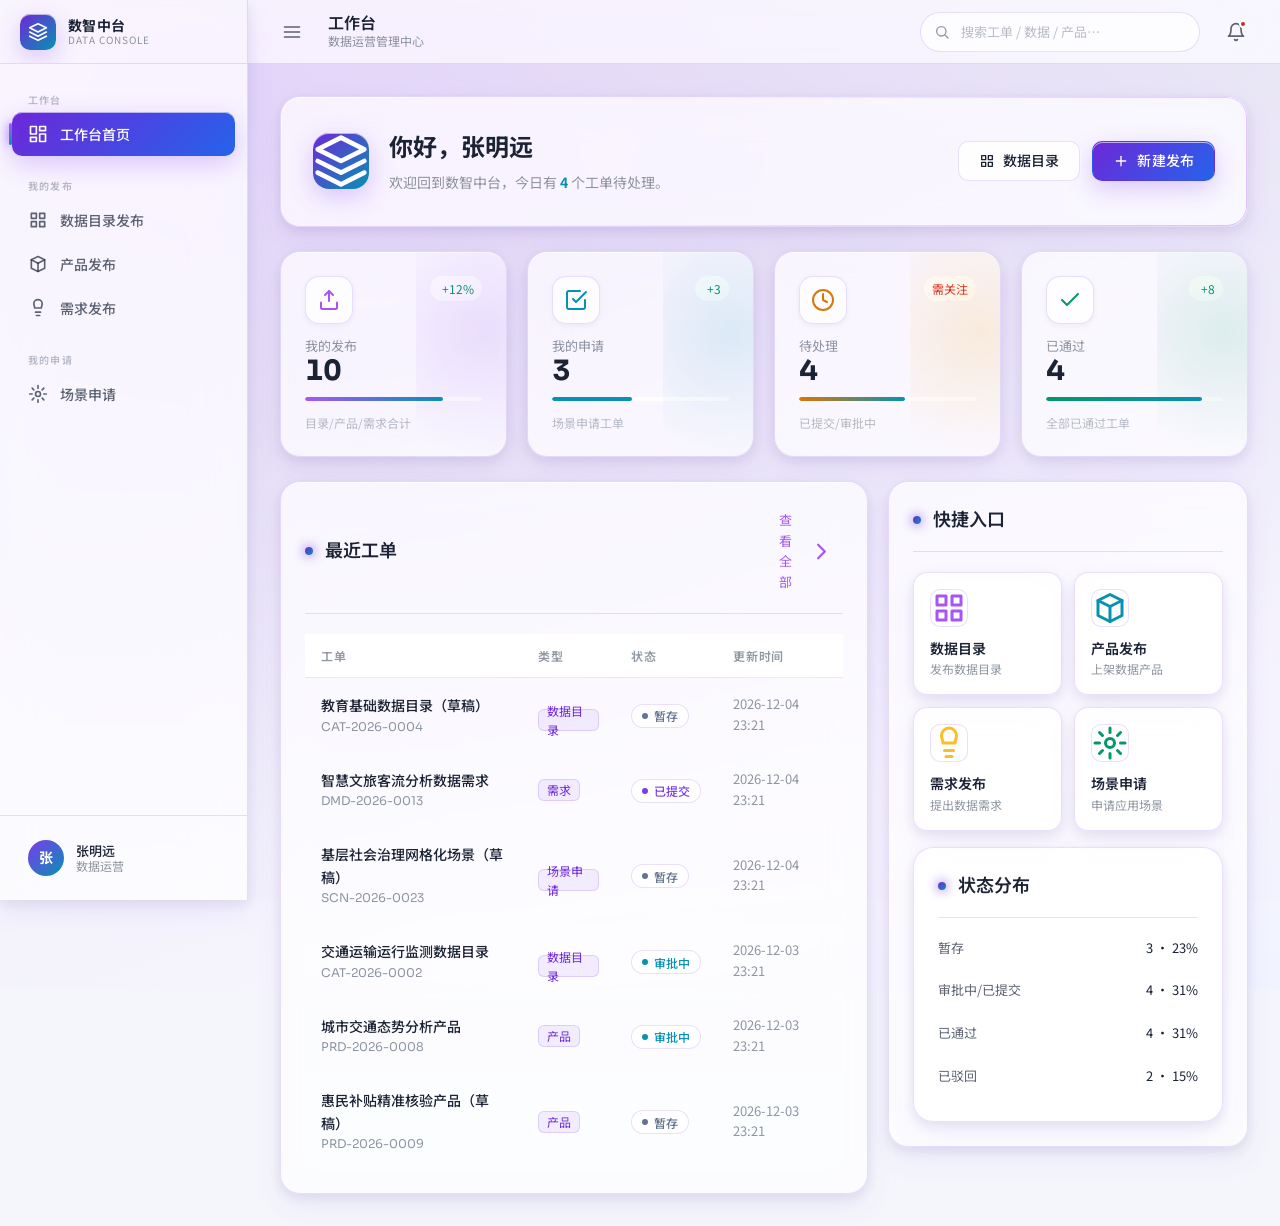
==== commit b63d7111: "重构为浅色液态玻璃风格（保持深蓝+紫主色）" ====
--- a/index.html
+++ b/index.html
@@ -50,10 +50,10 @@
       var grid = document.createElement("div");
       grid.className = "stat-grid";
       var cards = [
-        { label: "我的发布", value: stats.publish, icon: "publish", color: "var(--c-purple-3)", glow: "rgba(124,58,237,0.25)", trend: "+12%", trendUp: true, bar: 78, hint: "目录/产品/需求合计" },
-        { label: "我的申请", value: stats.apply, icon: "apply", color: "var(--c-cyan)", glow: "rgba(34,211,238,0.22)", trend: "+3", trendUp: true, bar: 45, hint: "场景申请工单" },
-        { label: "待处理", value: stats.pending, icon: "clock", color: "#fbbf24", glow: "rgba(251,191,36,0.2)", trend: "需关注", trendUp: false, bar: 60, hint: "已提交/审批中" },
-        { label: "已通过", value: stats.approved, icon: "check", color: "var(--c-approved)", glow: "rgba(52,211,153,0.2)", trend: "+8", trendUp: true, bar: 88, hint: "全部已通过工单" }
+        { label: "我的发布", value: stats.publish, icon: "publish", color: "var(--c-purple-3)", glow: "rgba(124,58,237,0.12)", trend: "+12%", trendUp: true, bar: 78, hint: "目录/产品/需求合计" },
+        { label: "我的申请", value: stats.apply, icon: "apply", color: "var(--c-cyan)", glow: "rgba(8,145,178,0.12)", trend: "+3", trendUp: true, bar: 45, hint: "场景申请工单" },
+        { label: "待处理", value: stats.pending, icon: "clock", color: "#d97706", glow: "rgba(245,158,11,0.14)", trend: "需关注", trendUp: false, bar: 60, hint: "已提交/审批中" },
+        { label: "已通过", value: stats.approved, icon: "check", color: "var(--c-approved)", glow: "rgba(5,150,105,0.12)", trend: "+8", trendUp: true, bar: 88, hint: "全部已通过工单" }
       ];
       cards.forEach(function (c, i) {
         var card = document.createElement("div");
@@ -131,7 +131,7 @@
         a.className = "glass-card glass-card--hover";
         a.style.cssText = "padding:16px;display:flex;flex-direction:column;gap:10px;border-radius:14px;";
         a.innerHTML =
-          '<div style="width:38px;height:38px;border-radius:10px;display:grid;place-items:center;background:var(--glass-bg-strong);border:1px solid var(--glass-border);color:' + e.color + ';">' + LGApp.icon(e.icon) + '</div>' +
+          '<div style="width:38px;height:38px;border-radius:10px;display:grid;place-items:center;background:rgba(255,255,255,0.7);border:1px solid var(--glass-border);color:' + e.color + ';">' + LGApp.icon(e.icon) + '</div>' +
           '<div><div style="font-weight:600;">' + e.label + '</div><div style="font-size:12px;color:var(--t-3);">' + e.desc + '</div></div>';
         qg.appendChild(a);
       });
--- a/assets/css/standard.css
+++ b/assets/css/standard.css
@@ -1,51 +1,50 @@
 /* ==========================================================================
-   standard.css — 液态玻璃后台管理系统 · 标准基础层
+   standard.css — 液态玻璃后台管理系统 · 标准基础层 (浅色主题)
    设计令牌 / 重置 / 排版 / 流动背景 / 滚动条
    所有页面共用，禁止在本文件中写具体组件
    ========================================================================== */
 
-/* ---------- 设计令牌 ---------- */
 :root {
-  /* 主色：深蓝 + 紫色 + 黑色 */
-  --c-bg-0: #05070f;          /* 最深黑底 */
-  --c-bg-1: #0a0f1f;          /* 深黑蓝 */
-  --c-bg-2: #0b1e3f;          /* 深蓝 主背景基底 */
-  --c-bg-3: #122a5a;          /* 深蓝亮 */
-  --c-purple: #7c3aed;        /* 紫主 */
-  --c-purple-2: #a855f7;      /* 紫亮 */
-  --c-purple-3: #c084fc;      /* 紫淡 */
-  --c-cyan: #22d3ee;          /* 青蓝高亮 */
-  --c-blue: #3b82f6;          /* 辅助蓝 */
+  /* 主色：浅紫 + 浅蓝 + 米白（保持"深蓝+紫+黑"主色但取浅色版本） */
+  --c-bg-0: #f4f6fb;          /* 页面最外层灰白 */
+  --c-bg-1: #ffffff;          /* 卡片底白 */
+  --c-bg-2: #eef0f7;          /* 浅蓝灰面板 */
+  --c-bg-3: #e3e6f0;          /* 描边与分割 */
+  --c-purple: #6d28d9;        /* 紫主（深） */
+  --c-purple-2: #7c3aed;      /* 紫主 */
+  --c-purple-3: #a855f7;      /* 紫亮（用于强调文字/渐变） */
+  --c-cyan: #0891b2;          /* 青蓝（深，可读） */
+  --c-blue: #2563eb;          /* 辅助蓝 */
 
   /* 状态色 */
-  --c-draft: #94a3b8;         /* 暂存 灰蓝 */
-  --c-submitted: #a855f7;     /* 已提交 紫 */
-  --c-approving: #22d3ee;     /* 审批中 青 */
-  --c-approved: #34d399;      /* 已通过 绿 */
-  --c-rejected: #f43f5e;      /* 已驳回 红 */
-
-  /* 文字层级 */
-  --t-1: rgba(255, 255, 255, 0.95);
-  --t-2: rgba(255, 255, 255, 0.72);
-  --t-3: rgba(255, 255, 255, 0.5);
-  --t-4: rgba(255, 255, 255, 0.34);
-
-  /* 玻璃 */
-  --glass-bg: rgba(255, 255, 255, 0.055);
-  --glass-bg-strong: rgba(255, 255, 255, 0.09);
-  --glass-bg-soft: rgba(255, 255, 255, 0.035);
-  --glass-border: rgba(255, 255, 255, 0.12);
-  --glass-border-strong: rgba(255, 255, 255, 0.2);
-  --glass-blur: 20px;
-  --glass-saturate: 140%;
-
-  /* 阴影 */
-  --sh-sm: 0 2px 8px rgba(0, 0, 0, 0.3);
-  --sh-md: 0 8px 24px rgba(0, 0, 0, 0.35);
-  --sh-lg: 0 20px 50px rgba(0, 0, 0, 0.45);
-  --sh-glow-purple: 0 8px 32px rgba(124, 58, 237, 0.35);
-  --sh-glow-cyan: 0 8px 32px rgba(34, 211, 238, 0.28);
-  --sh-inset-top: inset 0 1px 0 rgba(255, 255, 255, 0.18);
+  --c-draft: #64748b;         /* 暂存 灰 */
+  --c-submitted: #7c3aed;     /* 已提交 紫 */
+  --c-approving: #0891b2;     /* 审批中 青 */
+  --c-approved: #059669;      /* 已通过 绿 */
+  --c-rejected: #dc2626;      /* 已驳回 红 */
+
+  /* 文字层级（深色文字） */
+  --t-1: rgba(15, 23, 42, 0.95);     /* 主文字 */
+  --t-2: rgba(30, 41, 59, 0.72);     /* 次文字 */
+  --t-3: rgba(51, 65, 85, 0.55);     /* 弱文字 */
+  --t-4: rgba(71, 85, 105, 0.38);    /* 占位 */
+
+  /* 玻璃（在浅底上以白色半透 + 细描边构造） */
+  --glass-bg: rgba(255, 255, 255, 0.7);
+  --glass-bg-strong: rgba(255, 255, 255, 0.88);
+  --glass-bg-soft: rgba(255, 255, 255, 0.5);
+  --glass-border: rgba(124, 58, 237, 0.16);
+  --glass-border-strong: rgba(124, 58, 237, 0.28);
+  --glass-blur: 18px;
+  --glass-saturate: 160%;
+
+  /* 阴影（浅底用更柔的阴影） */
+  --sh-sm: 0 1px 2px rgba(15, 23, 42, 0.06), 0 2px 6px rgba(15, 23, 42, 0.04);
+  --sh-md: 0 4px 12px rgba(15, 23, 42, 0.08), 0 12px 28px rgba(124, 58, 237, 0.08);
+  --sh-lg: 0 10px 30px rgba(15, 23, 42, 0.10), 0 24px 60px rgba(124, 58, 237, 0.10);
+  --sh-glow-purple: 0 8px 24px rgba(124, 58, 237, 0.25);
+  --sh-glow-cyan: 0 8px 24px rgba(8, 145, 178, 0.20);
+  --sh-inset-top: inset 0 1px 0 rgba(255, 255, 255, 0.6);
 
   /* 圆角 */
   --r-xs: 6px;
@@ -140,7 +139,7 @@
   transition: color var(--dur-1) var(--ease-out);
 }
 
-a:hover { color: var(--c-purple-3); }
+a:hover { color: var(--c-purple); }
 
 button,
 input,
@@ -160,32 +159,31 @@
 
 img { max-width: 100%; display: block; }
 
-/* ---------- 流动渐变背景 ---------- */
+/* ---------- 流动渐变背景（浅色） ---------- */
 body::before {
   content: "";
   position: fixed;
   inset: -10%;
   z-index: -2;
   background:
-    radial-gradient(ellipse 80% 60% at 15% 10%, rgba(124, 58, 237, 0.28), transparent 60%),
-    radial-gradient(ellipse 70% 55% at 85% 20%, rgba(34, 211, 238, 0.18), transparent 55%),
-    radial-gradient(ellipse 90% 70% at 75% 90%, rgba(59, 130, 246, 0.22), transparent 60%),
-    radial-gradient(ellipse 60% 50% at 20% 85%, rgba(168, 85, 247, 0.16), transparent 55%),
-    linear-gradient(160deg, #05070f 0%, #0a0f1f 35%, #0b1e3f 70%, #05070f 100%);
+    radial-gradient(ellipse 80% 60% at 12% 8%,  rgba(168, 85, 247, 0.18), transparent 60%),
+    radial-gradient(ellipse 70% 55% at 88% 18%, rgba(34, 211, 238, 0.16), transparent 55%),
+    radial-gradient(ellipse 90% 70% at 78% 92%, rgba(99, 102, 241, 0.16), transparent 60%),
+    radial-gradient(ellipse 60% 50% at 18% 86%, rgba(236, 72, 153, 0.10), transparent 55%),
+    linear-gradient(160deg, #f4f6fb 0%, #eef0f7 40%, #f7f5ff 80%, #f0f4ff 100%);
   background-size: 200% 200%, 200% 200%, 200% 200%, 200% 200%, 100% 100%;
   animation: bgFlow 28s ease-in-out infinite;
-  filter: saturate(1.05);
+  filter: saturate(1.02);
 }
 
 body::after {
-  /* 细噪点叠加，增加玻璃质感 */
   content: "";
   position: fixed;
   inset: 0;
   z-index: -1;
   pointer-events: none;
-  opacity: 0.4;
-  background-image: url("data:image/svg+xml,%3Csvg xmlns='http://www.w3.org/2000/svg' width='160' height='160'%3E%3Cfilter id='n'%3E%3CfeTurbulence type='fractalNoise' baseFrequency='0.85' numOctaves='2' stitchTiles='stitch'/%3E%3CfeColorMatrix values='0 0 0 0 1 0 0 0 0 1 0 0 0 0 1 0 0 0 0.04 0'/%3E%3C/filter%3E%3Crect width='100%25' height='100%25' filter='url(%23n)'/%3E%3C/svg%3E");
+  opacity: 0.35;
+  background-image: url("data:image/svg+xml,%3Csvg xmlns='http://www.w3.org/2000/svg' width='160' height='160'%3E%3Cfilter id='n'%3E%3CfeTurbulence type='fractalNoise' baseFrequency='0.85' numOctaves='2' stitchTiles='stitch'/%3E%3CfeColorMatrix values='0 0 0 0 0.1 0 0 0 0 0.05 0 0 0 0 0.2 0 0 0 0.05 0'/%3E%3C/filter%3E%3Crect width='100%25' height='100%25' filter='url(%23n)'/%3E%3C/svg%3E");
 }
 
 @keyframes bgFlow {
@@ -197,16 +195,16 @@
 ::-webkit-scrollbar { width: 10px; height: 10px; }
 ::-webkit-scrollbar-track { background: transparent; }
 ::-webkit-scrollbar-thumb {
-  background: rgba(255, 255, 255, 0.12);
+  background: rgba(124, 58, 237, 0.22);
   border-radius: var(--r-pill);
   border: 2px solid transparent;
   background-clip: padding-box;
 }
-::-webkit-scrollbar-thumb:hover { background: rgba(168, 85, 247, 0.4); background-clip: padding-box; }
-
-* { scrollbar-width: thin; scrollbar-color: rgba(255,255,255,0.15) transparent; }
-
-::selection { background: rgba(124, 58, 237, 0.45); color: #fff; }
+::-webkit-scrollbar-thumb:hover { background: rgba(124, 58, 237, 0.4); background-clip: padding-box; }
+
+* { scrollbar-width: thin; scrollbar-color: rgba(124,58,237,0.25) transparent; }
+
+::selection { background: rgba(168, 85, 247, 0.3); color: var(--t-1); }
 
 /* ---------- 通用工具类 ---------- */
 .container {
@@ -223,7 +221,7 @@
 .text-purple { color: var(--c-purple-3); }
 .text-cyan { color: var(--c-cyan); }
 .text-gradient {
-  background: linear-gradient(120deg, #fff 0%, var(--c-purple-3) 50%, var(--c-cyan) 100%);
+  background: linear-gradient(120deg, var(--c-purple) 0%, var(--c-purple-3) 50%, var(--c-cyan) 100%);
   -webkit-background-clip: text;
   background-clip: text;
   -webkit-text-fill-color: transparent;
@@ -244,7 +242,7 @@
 
 /* 焦点可见性 */
 :focus-visible {
-  outline: 2px solid var(--c-purple-3);
+  outline: 2px solid var(--c-purple-2);
   outline-offset: 2px;
   border-radius: var(--r-xs);
 }
--- a/assets/css/components.css
+++ b/assets/css/components.css
@@ -31,7 +31,7 @@
   inset: 0;
   border-radius: inherit;
   padding: 1px;
-  background: linear-gradient(135deg, rgba(255,255,255,0.35), rgba(255,255,255,0.02) 40%, rgba(168,85,247,0.25));
+  background: linear-gradient(135deg, rgba(255,255,255,0.6), rgba(124,58,237,0.05) 40%, rgba(168,85,247,0.35));
   -webkit-mask: linear-gradient(#000 0 0) content-box, linear-gradient(#000 0 0);
   -webkit-mask-composite: xor;
   mask-composite: exclude;
@@ -186,7 +186,7 @@
   position: absolute;
   top: -40%; right: -20%;
   width: 60%; height: 160%;
-  background: radial-gradient(circle, var(--stat-glow, rgba(124,58,237,0.25)), transparent 70%);
+  background: radial-gradient(circle, var(--stat-glow, rgba(124,58,237,0.10)), transparent 70%);
   pointer-events: none;
   transition: opacity var(--dur-2);
 }
@@ -199,9 +199,10 @@
   width: 48px; height: 48px;
   display: grid; place-items: center;
   border-radius: var(--r-md);
-  background: var(--glass-bg-strong);
+  background: rgba(255, 255, 255, 0.7);
   border: 1px solid var(--glass-border);
   color: var(--stat-color, var(--c-purple-3));
+  box-shadow: 0 2px 6px rgba(15, 23, 42, 0.05);
 }
 .stat-card__icon svg { width: 24px; height: 24px; }
 .stat-card__label { font-size: var(--fz-sm); color: var(--t-3); }
@@ -345,7 +346,7 @@
   font-size: var(--fz-xs);
   font-weight: var(--fw-m);
   border-radius: var(--r-pill);
-  background: var(--glass-bg-strong);
+  background: rgba(255, 255, 255, 0.8);
   border: 1px solid var(--glass-border);
   color: var(--t-2);
   white-space: nowrap;
@@ -369,11 +370,11 @@
   50% { opacity: 0.6; box-shadow: 0 0 0 4px transparent; }
 }
 
-.badge--solid.badge--draft { background: rgba(148,163,184,0.18); }
-.badge--solid.badge--submitted { background: rgba(168,85,247,0.18); }
-.badge--solid.badge--approving { background: rgba(34,211,238,0.18); }
-.badge--solid.badge--approved { background: rgba(52,211,153,0.18); }
-.badge--solid.badge--rejected { background: rgba(244,63,94,0.18); }
+.badge--solid.badge--draft { background: rgba(100,116,139,0.12); color: #475569; }
+.badge--solid.badge--submitted { background: rgba(124,58,237,0.10); }
+.badge--solid.badge--approving { background: rgba(8,145,178,0.10); }
+.badge--solid.badge--approved { background: rgba(5,150,105,0.12); }
+.badge--solid.badge--rejected { background: rgba(220,38,38,0.10); }
 
 /* 类型徽章（目录/产品/需求/场景） */
 .tag {
@@ -383,9 +384,9 @@
   padding: 0 8px;
   font-size: var(--fz-xs);
   border-radius: var(--r-xs);
-  background: var(--glass-bg-strong);
-  border: 1px solid var(--glass-border);
-  color: var(--t-2);
+  background: rgba(124, 58, 237, 0.08);
+  border: 1px solid rgba(124, 58, 237, 0.18);
+  color: var(--c-purple);
 }
 
 /* ---------- 表格 ---------- */
@@ -416,7 +417,7 @@
   text-transform: uppercase;
   color: var(--t-3);
   padding: var(--s-3) var(--s-4);
-  background: rgba(10, 15, 31, 0.55);
+  background: rgba(255, 255, 255, 0.85);
   backdrop-filter: blur(12px);
   border-bottom: 1px solid var(--glass-border);
   white-space: nowrap;
@@ -520,7 +521,7 @@
   position: fixed;
   inset: 0;
   z-index: 90;
-  background: rgba(5, 7, 15, 0.55);
+  background: rgba(71, 85, 105, 0.32);
   backdrop-filter: blur(6px);
   -webkit-backdrop-filter: blur(6px);
   opacity: 0;
@@ -542,7 +543,7 @@
   backdrop-filter: blur(calc(var(--glass-blur) + 10px)) saturate(var(--glass-saturate));
   -webkit-backdrop-filter: blur(calc(var(--glass-blur) + 10px)) saturate(var(--glass-saturate));
   border-left: 1px solid var(--glass-border-strong);
-  box-shadow: -20px 0 60px rgba(0,0,0,0.5), var(--sh-inset-top);
+  box-shadow: -20px 0 60px rgba(124, 58, 237, 0.18), var(--sh-inset-top);
   transform: translateX(100%);
   transition: transform var(--dur-3) var(--ease-out);
 }
@@ -594,8 +595,8 @@
 .timeline-node--rejected .timeline-node__dot { border-color: var(--c-rejected); background: rgba(244,63,94,0.15); color: var(--c-rejected); }
 .timeline-node--pending .timeline-node__dot { border-color: var(--t-4); }
 @keyframes nodePulse {
-  0%, 100% { box-shadow: 0 0 0 0 rgba(34,211,238,0.5); }
-  50% { box-shadow: 0 0 0 8px rgba(34,211,238,0); }
+  0%, 100% { box-shadow: 0 0 0 0 rgba(8,145,178,0.35); }
+  50% { box-shadow: 0 0 0 8px rgba(8,145,178,0); }
 }
 .timeline-node__title { font-weight: var(--fw-sb); font-size: var(--fz-md); display: flex; align-items: center; gap: var(--s-2); }
 .timeline-node__meta { font-size: var(--fz-xs); color: var(--t-3); margin-top: 2px; }
@@ -608,7 +609,7 @@
   border-radius: var(--r-sm);
   border-left: 2px solid var(--glass-border-strong);
 }
-.timeline-node--rejected .timeline-node__remark { border-left-color: var(--c-rejected); color: #fda4af; }
+.timeline-node--rejected .timeline-node__remark { border-left-color: var(--c-rejected); color: #b91c1c; }
 
 /* ---------- Toast ---------- */
 .toast-stack {
@@ -758,11 +759,11 @@
   margin-bottom: var(--s-5);
   border: 1px solid var(--glass-border);
 }
-.status-banner--rejected { background: rgba(244,63,94,0.1); border-color: rgba(244,63,94,0.3); }
-.status-banner--draft { background: rgba(148,163,184,0.08); border-color: rgba(148,163,184,0.25); }
-.status-banner--approved { background: rgba(52,211,153,0.08); border-color: rgba(52,211,153,0.25); }
-.status-banner--approving { background: rgba(34,211,238,0.08); border-color: rgba(34,211,238,0.25); }
-.status-banner--submitted { background: rgba(168,85,247,0.08); border-color: rgba(168,85,247,0.25); }
+.status-banner--rejected { background: rgba(220,38,38,0.06); border-color: rgba(220,38,38,0.25); }
+.status-banner--draft { background: rgba(100,116,139,0.06); border-color: rgba(100,116,139,0.22); }
+.status-banner--approved { background: rgba(5,150,105,0.06); border-color: rgba(5,150,105,0.25); }
+.status-banner--approving { background: rgba(8,145,178,0.06); border-color: rgba(8,145,178,0.25); }
+.status-banner--submitted { background: rgba(124,58,237,0.06); border-color: rgba(124,58,237,0.25); }
 .status-banner svg { width: 22px; height: 22px; flex-shrink: 0; }
 .status-banner__text { flex: 1; font-size: var(--fz-sm); color: var(--t-2); }
 .status-banner__text strong { color: var(--t-1); }
@@ -776,6 +777,6 @@
   gap: var(--s-3);
   padding: var(--s-4) var(--s-5);
   margin-top: var(--s-6);
-  background: linear-gradient(180deg, transparent, rgba(5,7,15,0.6) 30%);
+  background: linear-gradient(180deg, transparent, rgba(255,255,255,0.85) 30%);
   backdrop-filter: blur(8px);
 }
--- a/assets/css/layout.css
+++ b/assets/css/layout.css
@@ -28,9 +28,9 @@
   z-index: 50;
   display: flex;
   flex-direction: column;
-  background: rgba(8, 12, 26, 0.7);
-  backdrop-filter: blur(24px) saturate(150%);
-  -webkit-backdrop-filter: blur(24px) saturate(150%);
+  background: rgba(255, 255, 255, 0.72);
+  backdrop-filter: blur(24px) saturate(160%);
+  -webkit-backdrop-filter: blur(24px) saturate(160%);
   border-right: 1px solid var(--glass-border);
   box-shadow: var(--sh-md);
 }
@@ -112,11 +112,11 @@
 }
 .nav-item svg { width: 20px; height: 20px; flex-shrink: 0; }
 .nav-item__text { transition: opacity var(--dur-2), transform var(--dur-2); }
-.nav-item:hover { color: var(--t-1); background: rgba(255,255,255,0.04); }
+.nav-item:hover { color: var(--c-purple); background: rgba(124, 58, 237, 0.08); }
 .nav-item.active {
   color: #fff;
-  background: linear-gradient(135deg, rgba(124,58,237,0.35), rgba(59,130,246,0.2));
-  box-shadow: var(--sh-inset-top);
+  background: linear-gradient(135deg, var(--c-purple) 0%, var(--c-blue) 100%);
+  box-shadow: var(--sh-glow-purple), var(--sh-inset-top);
 }
 .nav-item.active::before {
   content: "";
@@ -177,7 +177,7 @@
   border-radius: var(--r-sm);
   transition: background var(--dur-1);
 }
-.sidebar__user:hover { background: rgba(255,255,255,0.04); }
+.sidebar__user:hover { background: rgba(124, 58, 237, 0.08); }
 .sidebar__avatar {
   width: 36px; height: 36px;
   flex-shrink: 0;
@@ -202,9 +202,9 @@
   align-items: center;
   gap: var(--s-4);
   padding: 0 var(--s-6);
-  background: rgba(8, 12, 26, 0.55);
-  backdrop-filter: blur(20px) saturate(140%);
-  -webkit-backdrop-filter: blur(20px) saturate(140%);
+  background: rgba(255, 255, 255, 0.65);
+  backdrop-filter: blur(20px) saturate(160%);
+  -webkit-backdrop-filter: blur(20px) saturate(160%);
   border-bottom: 1px solid var(--glass-border);
 }
 
@@ -215,7 +215,7 @@
   color: var(--t-2);
   transition: all var(--dur-1) var(--ease-out);
 }
-.topbar__toggle:hover { background: var(--glass-bg-strong); color: var(--t-1); }
+.topbar__toggle:hover { background: rgba(124, 58, 237, 0.10); color: var(--c-purple); }
 .topbar__toggle svg { width: 20px; height: 20px; }
 
 .topbar__title {
@@ -242,7 +242,7 @@
   padding: 0 var(--s-4) 0 40px;
   font-size: var(--fz-sm);
   color: var(--t-1);
-  background: var(--glass-bg);
+  background: rgba(255, 255, 255, 0.7);
   border: 1px solid var(--glass-border);
   border-radius: var(--r-pill);
   transition: all var(--dur-1) var(--ease-out);
@@ -251,7 +251,7 @@
 .topbar__search input:focus {
   outline: none;
   border-color: var(--c-purple-2);
-  background: var(--glass-bg-strong);
+  background: #ffffff;
   box-shadow: 0 0 0 3px rgba(124,58,237,0.18);
 }
 
@@ -263,7 +263,7 @@
   color: var(--t-2);
   transition: all var(--dur-1) var(--ease-out);
 }
-.topbar__icon-btn:hover { background: var(--glass-bg-strong); color: var(--t-1); }
+.topbar__icon-btn:hover { background: rgba(124, 58, 237, 0.10); color: var(--c-purple); }
 .topbar__icon-btn svg { width: 20px; height: 20px; }
 .topbar__icon-btn .dot {
   position: absolute;
@@ -293,7 +293,7 @@
   position: fixed;
   inset: 0;
   z-index: 45;
-  background: rgba(5,7,15,0.6);
+  background: rgba(71, 85, 105, 0.35);
   backdrop-filter: blur(6px);
   -webkit-backdrop-filter: blur(6px);
   opacity: 0;
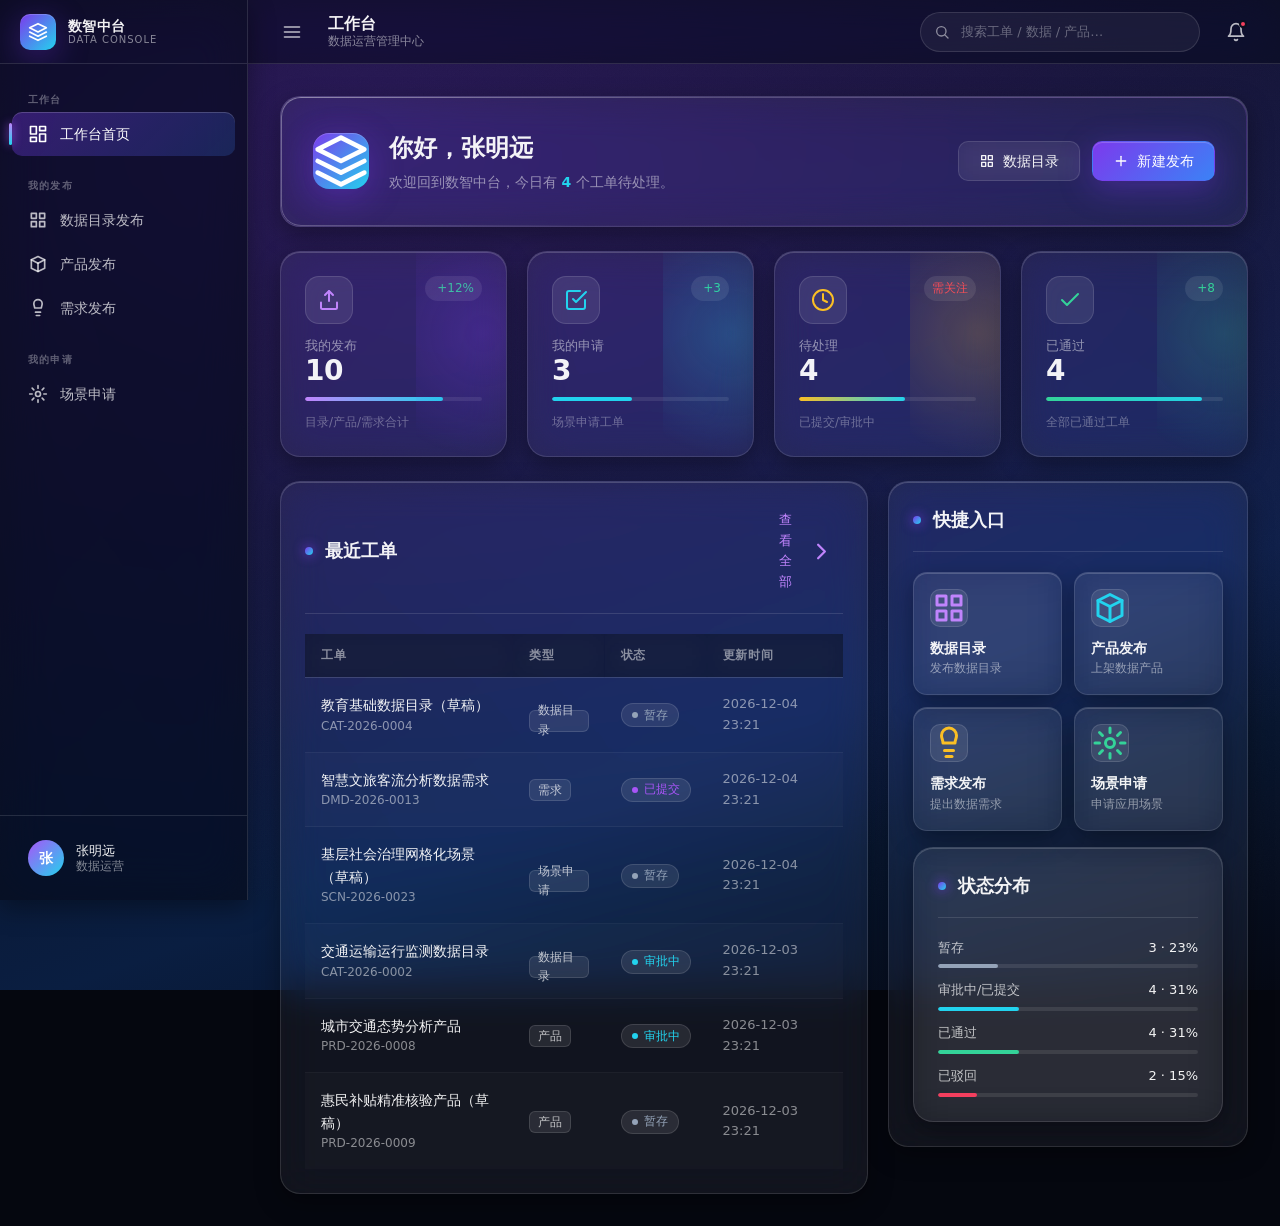
==== commit 72ec8fe0: "fix: 替换Google Fonts为国内镜像fonts.googleapis.cn，修复手机端因字体CDN被墙导致白屏无法访问的问题" ====
--- a/index.html
+++ b/index.html
@@ -5,9 +5,8 @@
   <meta name="viewport" content="width=device-width, initial-scale=1.0, viewport-fit=cover" />
   <title>工作台 · 数智中台</title>
   <meta name="description" content="液态玻璃后台管理系统 - 工作台首页" />
-  <link rel="preconnect" href="https://fonts.googleapis.com" />
-  <link rel="preconnect" href="https://fonts.gstatic.com" crossorigin />
-  <link href="https://fonts.googleapis.com/css2?family=Sora:wght@400;500;600;700&family=Noto+Sans+SC:wght@400;500;700&display=swap" rel="stylesheet" />
+  <link rel="preconnect" href="https://fonts.googleapis.cn" />
+  <link href="https://fonts.googleapis.cn/css2?family=Sora:wght@400;500;600;700&family=Noto+Sans+SC:wght@400;500;700&display=swap" rel="stylesheet" />
   <link rel="stylesheet" href="./assets/css/standard.css" />
   <link rel="stylesheet" href="./assets/css/components.css" />
   <link rel="stylesheet" href="./assets/css/layout.css" />
@@ -50,10 +49,10 @@
       var grid = document.createElement("div");
       grid.className = "stat-grid";
       var cards = [
-        { label: "我的发布", value: stats.publish, icon: "publish", color: "var(--c-purple-3)", glow: "rgba(124,58,237,0.12)", trend: "+12%", trendUp: true, bar: 78, hint: "目录/产品/需求合计" },
-        { label: "我的申请", value: stats.apply, icon: "apply", color: "var(--c-cyan)", glow: "rgba(8,145,178,0.12)", trend: "+3", trendUp: true, bar: 45, hint: "场景申请工单" },
-        { label: "待处理", value: stats.pending, icon: "clock", color: "#d97706", glow: "rgba(245,158,11,0.14)", trend: "需关注", trendUp: false, bar: 60, hint: "已提交/审批中" },
-        { label: "已通过", value: stats.approved, icon: "check", color: "var(--c-approved)", glow: "rgba(5,150,105,0.12)", trend: "+8", trendUp: true, bar: 88, hint: "全部已通过工单" }
+        { label: "我的发布", value: stats.publish, icon: "publish", color: "var(--c-purple-3)", glow: "rgba(124,58,237,0.25)", trend: "+12%", trendUp: true, bar: 78, hint: "目录/产品/需求合计" },
+        { label: "我的申请", value: stats.apply, icon: "apply", color: "var(--c-cyan)", glow: "rgba(34,211,238,0.22)", trend: "+3", trendUp: true, bar: 45, hint: "场景申请工单" },
+        { label: "待处理", value: stats.pending, icon: "clock", color: "#fbbf24", glow: "rgba(251,191,36,0.2)", trend: "需关注", trendUp: false, bar: 60, hint: "已提交/审批中" },
+        { label: "已通过", value: stats.approved, icon: "check", color: "var(--c-approved)", glow: "rgba(52,211,153,0.2)", trend: "+8", trendUp: true, bar: 88, hint: "全部已通过工单" }
       ];
       cards.forEach(function (c, i) {
         var card = document.createElement("div");
@@ -131,7 +130,7 @@
         a.className = "glass-card glass-card--hover";
         a.style.cssText = "padding:16px;display:flex;flex-direction:column;gap:10px;border-radius:14px;";
         a.innerHTML =
-          '<div style="width:38px;height:38px;border-radius:10px;display:grid;place-items:center;background:rgba(255,255,255,0.7);border:1px solid var(--glass-border);color:' + e.color + ';">' + LGApp.icon(e.icon) + '</div>' +
+          '<div style="width:38px;height:38px;border-radius:10px;display:grid;place-items:center;background:var(--glass-bg-strong);border:1px solid var(--glass-border);color:' + e.color + ';">' + LGApp.icon(e.icon) + '</div>' +
           '<div><div style="font-weight:600;">' + e.label + '</div><div style="font-size:12px;color:var(--t-3);">' + e.desc + '</div></div>';
         qg.appendChild(a);
       });
--- a/assets/css/standard.css
+++ b/assets/css/standard.css
@@ -1,50 +1,51 @@
 /* ==========================================================================
-   standard.css — 液态玻璃后台管理系统 · 标准基础层 (浅色主题)
+   standard.css — 液态玻璃后台管理系统 · 标准基础层
    设计令牌 / 重置 / 排版 / 流动背景 / 滚动条
    所有页面共用，禁止在本文件中写具体组件
    ========================================================================== */
 
+/* ---------- 设计令牌 ---------- */
 :root {
-  /* 主色：浅紫 + 浅蓝 + 米白（保持"深蓝+紫+黑"主色但取浅色版本） */
-  --c-bg-0: #f4f6fb;          /* 页面最外层灰白 */
-  --c-bg-1: #ffffff;          /* 卡片底白 */
-  --c-bg-2: #eef0f7;          /* 浅蓝灰面板 */
-  --c-bg-3: #e3e6f0;          /* 描边与分割 */
-  --c-purple: #6d28d9;        /* 紫主（深） */
-  --c-purple-2: #7c3aed;      /* 紫主 */
-  --c-purple-3: #a855f7;      /* 紫亮（用于强调文字/渐变） */
-  --c-cyan: #0891b2;          /* 青蓝（深，可读） */
-  --c-blue: #2563eb;          /* 辅助蓝 */
+  /* 主色：深蓝 + 紫色 + 黑色 */
+  --c-bg-0: #05070f;          /* 最深黑底 */
+  --c-bg-1: #0a0f1f;          /* 深黑蓝 */
+  --c-bg-2: #0b1e3f;          /* 深蓝 主背景基底 */
+  --c-bg-3: #122a5a;          /* 深蓝亮 */
+  --c-purple: #7c3aed;        /* 紫主 */
+  --c-purple-2: #a855f7;      /* 紫亮 */
+  --c-purple-3: #c084fc;      /* 紫淡 */
+  --c-cyan: #22d3ee;          /* 青蓝高亮 */
+  --c-blue: #3b82f6;          /* 辅助蓝 */
 
   /* 状态色 */
-  --c-draft: #64748b;         /* 暂存 灰 */
-  --c-submitted: #7c3aed;     /* 已提交 紫 */
-  --c-approving: #0891b2;     /* 审批中 青 */
-  --c-approved: #059669;      /* 已通过 绿 */
-  --c-rejected: #dc2626;      /* 已驳回 红 */
-
-  /* 文字层级（深色文字） */
-  --t-1: rgba(15, 23, 42, 0.95);     /* 主文字 */
-  --t-2: rgba(30, 41, 59, 0.72);     /* 次文字 */
-  --t-3: rgba(51, 65, 85, 0.55);     /* 弱文字 */
-  --t-4: rgba(71, 85, 105, 0.38);    /* 占位 */
-
-  /* 玻璃（在浅底上以白色半透 + 细描边构造） */
-  --glass-bg: rgba(255, 255, 255, 0.7);
-  --glass-bg-strong: rgba(255, 255, 255, 0.88);
-  --glass-bg-soft: rgba(255, 255, 255, 0.5);
-  --glass-border: rgba(124, 58, 237, 0.16);
-  --glass-border-strong: rgba(124, 58, 237, 0.28);
-  --glass-blur: 18px;
-  --glass-saturate: 160%;
-
-  /* 阴影（浅底用更柔的阴影） */
-  --sh-sm: 0 1px 2px rgba(15, 23, 42, 0.06), 0 2px 6px rgba(15, 23, 42, 0.04);
-  --sh-md: 0 4px 12px rgba(15, 23, 42, 0.08), 0 12px 28px rgba(124, 58, 237, 0.08);
-  --sh-lg: 0 10px 30px rgba(15, 23, 42, 0.10), 0 24px 60px rgba(124, 58, 237, 0.10);
-  --sh-glow-purple: 0 8px 24px rgba(124, 58, 237, 0.25);
-  --sh-glow-cyan: 0 8px 24px rgba(8, 145, 178, 0.20);
-  --sh-inset-top: inset 0 1px 0 rgba(255, 255, 255, 0.6);
+  --c-draft: #94a3b8;         /* 暂存 灰蓝 */
+  --c-submitted: #a855f7;     /* 已提交 紫 */
+  --c-approving: #22d3ee;     /* 审批中 青 */
+  --c-approved: #34d399;      /* 已通过 绿 */
+  --c-rejected: #f43f5e;      /* 已驳回 红 */
+
+  /* 文字层级 */
+  --t-1: rgba(255, 255, 255, 0.95);
+  --t-2: rgba(255, 255, 255, 0.72);
+  --t-3: rgba(255, 255, 255, 0.5);
+  --t-4: rgba(255, 255, 255, 0.34);
+
+  /* 玻璃 */
+  --glass-bg: rgba(255, 255, 255, 0.055);
+  --glass-bg-strong: rgba(255, 255, 255, 0.09);
+  --glass-bg-soft: rgba(255, 255, 255, 0.035);
+  --glass-border: rgba(255, 255, 255, 0.12);
+  --glass-border-strong: rgba(255, 255, 255, 0.2);
+  --glass-blur: 20px;
+  --glass-saturate: 140%;
+
+  /* 阴影 */
+  --sh-sm: 0 2px 8px rgba(0, 0, 0, 0.3);
+  --sh-md: 0 8px 24px rgba(0, 0, 0, 0.35);
+  --sh-lg: 0 20px 50px rgba(0, 0, 0, 0.45);
+  --sh-glow-purple: 0 8px 32px rgba(124, 58, 237, 0.35);
+  --sh-glow-cyan: 0 8px 32px rgba(34, 211, 238, 0.28);
+  --sh-inset-top: inset 0 1px 0 rgba(255, 255, 255, 0.18);
 
   /* 圆角 */
   --r-xs: 6px;
@@ -77,8 +78,8 @@
   --fz-hero: clamp(32px, 5vw, 56px);
 
   /* 字体 */
-  --ff-display: "Sora", "Noto Sans SC", system-ui, sans-serif;
-  --ff-body: "Noto Sans SC", "Sora", system-ui, sans-serif;
+  --ff-display: "Sora", "Noto Sans SC", -apple-system, "PingFang SC", "Microsoft YaHei", system-ui, sans-serif;
+  --ff-body: "Noto Sans SC", "Sora", -apple-system, "PingFang SC", "Microsoft YaHei", system-ui, sans-serif;
   --fw-r: 400;
   --fw-m: 500;
   --fw-sb: 600;
@@ -139,7 +140,7 @@
   transition: color var(--dur-1) var(--ease-out);
 }
 
-a:hover { color: var(--c-purple); }
+a:hover { color: var(--c-purple-3); }
 
 button,
 input,
@@ -159,31 +160,32 @@
 
 img { max-width: 100%; display: block; }
 
-/* ---------- 流动渐变背景（浅色） ---------- */
+/* ---------- 流动渐变背景 ---------- */
 body::before {
   content: "";
   position: fixed;
   inset: -10%;
   z-index: -2;
   background:
-    radial-gradient(ellipse 80% 60% at 12% 8%,  rgba(168, 85, 247, 0.18), transparent 60%),
-    radial-gradient(ellipse 70% 55% at 88% 18%, rgba(34, 211, 238, 0.16), transparent 55%),
-    radial-gradient(ellipse 90% 70% at 78% 92%, rgba(99, 102, 241, 0.16), transparent 60%),
-    radial-gradient(ellipse 60% 50% at 18% 86%, rgba(236, 72, 153, 0.10), transparent 55%),
-    linear-gradient(160deg, #f4f6fb 0%, #eef0f7 40%, #f7f5ff 80%, #f0f4ff 100%);
+    radial-gradient(ellipse 80% 60% at 15% 10%, rgba(124, 58, 237, 0.28), transparent 60%),
+    radial-gradient(ellipse 70% 55% at 85% 20%, rgba(34, 211, 238, 0.18), transparent 55%),
+    radial-gradient(ellipse 90% 70% at 75% 90%, rgba(59, 130, 246, 0.22), transparent 60%),
+    radial-gradient(ellipse 60% 50% at 20% 85%, rgba(168, 85, 247, 0.16), transparent 55%),
+    linear-gradient(160deg, #05070f 0%, #0a0f1f 35%, #0b1e3f 70%, #05070f 100%);
   background-size: 200% 200%, 200% 200%, 200% 200%, 200% 200%, 100% 100%;
   animation: bgFlow 28s ease-in-out infinite;
-  filter: saturate(1.02);
+  filter: saturate(1.05);
 }
 
 body::after {
+  /* 细噪点叠加，增加玻璃质感 */
   content: "";
   position: fixed;
   inset: 0;
   z-index: -1;
   pointer-events: none;
-  opacity: 0.35;
-  background-image: url("data:image/svg+xml,%3Csvg xmlns='http://www.w3.org/2000/svg' width='160' height='160'%3E%3Cfilter id='n'%3E%3CfeTurbulence type='fractalNoise' baseFrequency='0.85' numOctaves='2' stitchTiles='stitch'/%3E%3CfeColorMatrix values='0 0 0 0 0.1 0 0 0 0 0.05 0 0 0 0 0.2 0 0 0 0.05 0'/%3E%3C/filter%3E%3Crect width='100%25' height='100%25' filter='url(%23n)'/%3E%3C/svg%3E");
+  opacity: 0.4;
+  background-image: url("data:image/svg+xml,%3Csvg xmlns='http://www.w3.org/2000/svg' width='160' height='160'%3E%3Cfilter id='n'%3E%3CfeTurbulence type='fractalNoise' baseFrequency='0.85' numOctaves='2' stitchTiles='stitch'/%3E%3CfeColorMatrix values='0 0 0 0 1 0 0 0 0 1 0 0 0 0 1 0 0 0 0.04 0'/%3E%3C/filter%3E%3Crect width='100%25' height='100%25' filter='url(%23n)'/%3E%3C/svg%3E");
 }
 
 @keyframes bgFlow {
@@ -195,16 +197,16 @@
 ::-webkit-scrollbar { width: 10px; height: 10px; }
 ::-webkit-scrollbar-track { background: transparent; }
 ::-webkit-scrollbar-thumb {
-  background: rgba(124, 58, 237, 0.22);
+  background: rgba(255, 255, 255, 0.12);
   border-radius: var(--r-pill);
   border: 2px solid transparent;
   background-clip: padding-box;
 }
-::-webkit-scrollbar-thumb:hover { background: rgba(124, 58, 237, 0.4); background-clip: padding-box; }
-
-* { scrollbar-width: thin; scrollbar-color: rgba(124,58,237,0.25) transparent; }
-
-::selection { background: rgba(168, 85, 247, 0.3); color: var(--t-1); }
+::-webkit-scrollbar-thumb:hover { background: rgba(168, 85, 247, 0.4); background-clip: padding-box; }
+
+* { scrollbar-width: thin; scrollbar-color: rgba(255,255,255,0.15) transparent; }
+
+::selection { background: rgba(124, 58, 237, 0.45); color: #fff; }
 
 /* ---------- 通用工具类 ---------- */
 .container {
@@ -221,7 +223,7 @@
 .text-purple { color: var(--c-purple-3); }
 .text-cyan { color: var(--c-cyan); }
 .text-gradient {
-  background: linear-gradient(120deg, var(--c-purple) 0%, var(--c-purple-3) 50%, var(--c-cyan) 100%);
+  background: linear-gradient(120deg, #fff 0%, var(--c-purple-3) 50%, var(--c-cyan) 100%);
   -webkit-background-clip: text;
   background-clip: text;
   -webkit-text-fill-color: transparent;
@@ -242,7 +244,7 @@
 
 /* 焦点可见性 */
 :focus-visible {
-  outline: 2px solid var(--c-purple-2);
+  outline: 2px solid var(--c-purple-3);
   outline-offset: 2px;
   border-radius: var(--r-xs);
 }
--- a/assets/css/components.css
+++ b/assets/css/components.css
@@ -31,7 +31,7 @@
   inset: 0;
   border-radius: inherit;
   padding: 1px;
-  background: linear-gradient(135deg, rgba(255,255,255,0.6), rgba(124,58,237,0.05) 40%, rgba(168,85,247,0.35));
+  background: linear-gradient(135deg, rgba(255,255,255,0.35), rgba(255,255,255,0.02) 40%, rgba(168,85,247,0.25));
   -webkit-mask: linear-gradient(#000 0 0) content-box, linear-gradient(#000 0 0);
   -webkit-mask-composite: xor;
   mask-composite: exclude;
@@ -186,7 +186,7 @@
   position: absolute;
   top: -40%; right: -20%;
   width: 60%; height: 160%;
-  background: radial-gradient(circle, var(--stat-glow, rgba(124,58,237,0.10)), transparent 70%);
+  background: radial-gradient(circle, var(--stat-glow, rgba(124,58,237,0.25)), transparent 70%);
   pointer-events: none;
   transition: opacity var(--dur-2);
 }
@@ -199,10 +199,9 @@
   width: 48px; height: 48px;
   display: grid; place-items: center;
   border-radius: var(--r-md);
-  background: rgba(255, 255, 255, 0.7);
+  background: var(--glass-bg-strong);
   border: 1px solid var(--glass-border);
   color: var(--stat-color, var(--c-purple-3));
-  box-shadow: 0 2px 6px rgba(15, 23, 42, 0.05);
 }
 .stat-card__icon svg { width: 24px; height: 24px; }
 .stat-card__label { font-size: var(--fz-sm); color: var(--t-3); }
@@ -346,7 +345,7 @@
   font-size: var(--fz-xs);
   font-weight: var(--fw-m);
   border-radius: var(--r-pill);
-  background: rgba(255, 255, 255, 0.8);
+  background: var(--glass-bg-strong);
   border: 1px solid var(--glass-border);
   color: var(--t-2);
   white-space: nowrap;
@@ -370,11 +369,11 @@
   50% { opacity: 0.6; box-shadow: 0 0 0 4px transparent; }
 }
 
-.badge--solid.badge--draft { background: rgba(100,116,139,0.12); color: #475569; }
-.badge--solid.badge--submitted { background: rgba(124,58,237,0.10); }
-.badge--solid.badge--approving { background: rgba(8,145,178,0.10); }
-.badge--solid.badge--approved { background: rgba(5,150,105,0.12); }
-.badge--solid.badge--rejected { background: rgba(220,38,38,0.10); }
+.badge--solid.badge--draft { background: rgba(148,163,184,0.18); }
+.badge--solid.badge--submitted { background: rgba(168,85,247,0.18); }
+.badge--solid.badge--approving { background: rgba(34,211,238,0.18); }
+.badge--solid.badge--approved { background: rgba(52,211,153,0.18); }
+.badge--solid.badge--rejected { background: rgba(244,63,94,0.18); }
 
 /* 类型徽章（目录/产品/需求/场景） */
 .tag {
@@ -384,9 +383,9 @@
   padding: 0 8px;
   font-size: var(--fz-xs);
   border-radius: var(--r-xs);
-  background: rgba(124, 58, 237, 0.08);
-  border: 1px solid rgba(124, 58, 237, 0.18);
-  color: var(--c-purple);
+  background: var(--glass-bg-strong);
+  border: 1px solid var(--glass-border);
+  color: var(--t-2);
 }
 
 /* ---------- 表格 ---------- */
@@ -417,7 +416,7 @@
   text-transform: uppercase;
   color: var(--t-3);
   padding: var(--s-3) var(--s-4);
-  background: rgba(255, 255, 255, 0.85);
+  background: rgba(10, 15, 31, 0.55);
   backdrop-filter: blur(12px);
   border-bottom: 1px solid var(--glass-border);
   white-space: nowrap;
@@ -521,7 +520,7 @@
   position: fixed;
   inset: 0;
   z-index: 90;
-  background: rgba(71, 85, 105, 0.32);
+  background: rgba(5, 7, 15, 0.55);
   backdrop-filter: blur(6px);
   -webkit-backdrop-filter: blur(6px);
   opacity: 0;
@@ -543,7 +542,7 @@
   backdrop-filter: blur(calc(var(--glass-blur) + 10px)) saturate(var(--glass-saturate));
   -webkit-backdrop-filter: blur(calc(var(--glass-blur) + 10px)) saturate(var(--glass-saturate));
   border-left: 1px solid var(--glass-border-strong);
-  box-shadow: -20px 0 60px rgba(124, 58, 237, 0.18), var(--sh-inset-top);
+  box-shadow: -20px 0 60px rgba(0,0,0,0.5), var(--sh-inset-top);
   transform: translateX(100%);
   transition: transform var(--dur-3) var(--ease-out);
 }
@@ -595,8 +594,8 @@
 .timeline-node--rejected .timeline-node__dot { border-color: var(--c-rejected); background: rgba(244,63,94,0.15); color: var(--c-rejected); }
 .timeline-node--pending .timeline-node__dot { border-color: var(--t-4); }
 @keyframes nodePulse {
-  0%, 100% { box-shadow: 0 0 0 0 rgba(8,145,178,0.35); }
-  50% { box-shadow: 0 0 0 8px rgba(8,145,178,0); }
+  0%, 100% { box-shadow: 0 0 0 0 rgba(34,211,238,0.5); }
+  50% { box-shadow: 0 0 0 8px rgba(34,211,238,0); }
 }
 .timeline-node__title { font-weight: var(--fw-sb); font-size: var(--fz-md); display: flex; align-items: center; gap: var(--s-2); }
 .timeline-node__meta { font-size: var(--fz-xs); color: var(--t-3); margin-top: 2px; }
@@ -609,7 +608,7 @@
   border-radius: var(--r-sm);
   border-left: 2px solid var(--glass-border-strong);
 }
-.timeline-node--rejected .timeline-node__remark { border-left-color: var(--c-rejected); color: #b91c1c; }
+.timeline-node--rejected .timeline-node__remark { border-left-color: var(--c-rejected); color: #fda4af; }
 
 /* ---------- Toast ---------- */
 .toast-stack {
@@ -759,11 +758,11 @@
   margin-bottom: var(--s-5);
   border: 1px solid var(--glass-border);
 }
-.status-banner--rejected { background: rgba(220,38,38,0.06); border-color: rgba(220,38,38,0.25); }
-.status-banner--draft { background: rgba(100,116,139,0.06); border-color: rgba(100,116,139,0.22); }
-.status-banner--approved { background: rgba(5,150,105,0.06); border-color: rgba(5,150,105,0.25); }
-.status-banner--approving { background: rgba(8,145,178,0.06); border-color: rgba(8,145,178,0.25); }
-.status-banner--submitted { background: rgba(124,58,237,0.06); border-color: rgba(124,58,237,0.25); }
+.status-banner--rejected { background: rgba(244,63,94,0.1); border-color: rgba(244,63,94,0.3); }
+.status-banner--draft { background: rgba(148,163,184,0.08); border-color: rgba(148,163,184,0.25); }
+.status-banner--approved { background: rgba(52,211,153,0.08); border-color: rgba(52,211,153,0.25); }
+.status-banner--approving { background: rgba(34,211,238,0.08); border-color: rgba(34,211,238,0.25); }
+.status-banner--submitted { background: rgba(168,85,247,0.08); border-color: rgba(168,85,247,0.25); }
 .status-banner svg { width: 22px; height: 22px; flex-shrink: 0; }
 .status-banner__text { flex: 1; font-size: var(--fz-sm); color: var(--t-2); }
 .status-banner__text strong { color: var(--t-1); }
@@ -777,6 +776,6 @@
   gap: var(--s-3);
   padding: var(--s-4) var(--s-5);
   margin-top: var(--s-6);
-  background: linear-gradient(180deg, transparent, rgba(255,255,255,0.85) 30%);
+  background: linear-gradient(180deg, transparent, rgba(5,7,15,0.6) 30%);
   backdrop-filter: blur(8px);
 }
--- a/assets/css/layout.css
+++ b/assets/css/layout.css
@@ -28,9 +28,9 @@
   z-index: 50;
   display: flex;
   flex-direction: column;
-  background: rgba(255, 255, 255, 0.72);
-  backdrop-filter: blur(24px) saturate(160%);
-  -webkit-backdrop-filter: blur(24px) saturate(160%);
+  background: rgba(8, 12, 26, 0.7);
+  backdrop-filter: blur(24px) saturate(150%);
+  -webkit-backdrop-filter: blur(24px) saturate(150%);
   border-right: 1px solid var(--glass-border);
   box-shadow: var(--sh-md);
 }
@@ -112,11 +112,11 @@
 }
 .nav-item svg { width: 20px; height: 20px; flex-shrink: 0; }
 .nav-item__text { transition: opacity var(--dur-2), transform var(--dur-2); }
-.nav-item:hover { color: var(--c-purple); background: rgba(124, 58, 237, 0.08); }
+.nav-item:hover { color: var(--t-1); background: rgba(255,255,255,0.04); }
 .nav-item.active {
   color: #fff;
-  background: linear-gradient(135deg, var(--c-purple) 0%, var(--c-blue) 100%);
-  box-shadow: var(--sh-glow-purple), var(--sh-inset-top);
+  background: linear-gradient(135deg, rgba(124,58,237,0.35), rgba(59,130,246,0.2));
+  box-shadow: var(--sh-inset-top);
 }
 .nav-item.active::before {
   content: "";
@@ -177,7 +177,7 @@
   border-radius: var(--r-sm);
   transition: background var(--dur-1);
 }
-.sidebar__user:hover { background: rgba(124, 58, 237, 0.08); }
+.sidebar__user:hover { background: rgba(255,255,255,0.04); }
 .sidebar__avatar {
   width: 36px; height: 36px;
   flex-shrink: 0;
@@ -202,9 +202,9 @@
   align-items: center;
   gap: var(--s-4);
   padding: 0 var(--s-6);
-  background: rgba(255, 255, 255, 0.65);
-  backdrop-filter: blur(20px) saturate(160%);
-  -webkit-backdrop-filter: blur(20px) saturate(160%);
+  background: rgba(8, 12, 26, 0.55);
+  backdrop-filter: blur(20px) saturate(140%);
+  -webkit-backdrop-filter: blur(20px) saturate(140%);
   border-bottom: 1px solid var(--glass-border);
 }
 
@@ -215,7 +215,7 @@
   color: var(--t-2);
   transition: all var(--dur-1) var(--ease-out);
 }
-.topbar__toggle:hover { background: rgba(124, 58, 237, 0.10); color: var(--c-purple); }
+.topbar__toggle:hover { background: var(--glass-bg-strong); color: var(--t-1); }
 .topbar__toggle svg { width: 20px; height: 20px; }
 
 .topbar__title {
@@ -242,7 +242,7 @@
   padding: 0 var(--s-4) 0 40px;
   font-size: var(--fz-sm);
   color: var(--t-1);
-  background: rgba(255, 255, 255, 0.7);
+  background: var(--glass-bg);
   border: 1px solid var(--glass-border);
   border-radius: var(--r-pill);
   transition: all var(--dur-1) var(--ease-out);
@@ -251,7 +251,7 @@
 .topbar__search input:focus {
   outline: none;
   border-color: var(--c-purple-2);
-  background: #ffffff;
+  background: var(--glass-bg-strong);
   box-shadow: 0 0 0 3px rgba(124,58,237,0.18);
 }
 
@@ -263,7 +263,7 @@
   color: var(--t-2);
   transition: all var(--dur-1) var(--ease-out);
 }
-.topbar__icon-btn:hover { background: rgba(124, 58, 237, 0.10); color: var(--c-purple); }
+.topbar__icon-btn:hover { background: var(--glass-bg-strong); color: var(--t-1); }
 .topbar__icon-btn svg { width: 20px; height: 20px; }
 .topbar__icon-btn .dot {
   position: absolute;
@@ -293,7 +293,7 @@
   position: fixed;
   inset: 0;
   z-index: 45;
-  background: rgba(71, 85, 105, 0.35);
+  background: rgba(5,7,15,0.6);
   backdrop-filter: blur(6px);
   -webkit-backdrop-filter: blur(6px);
   opacity: 0;
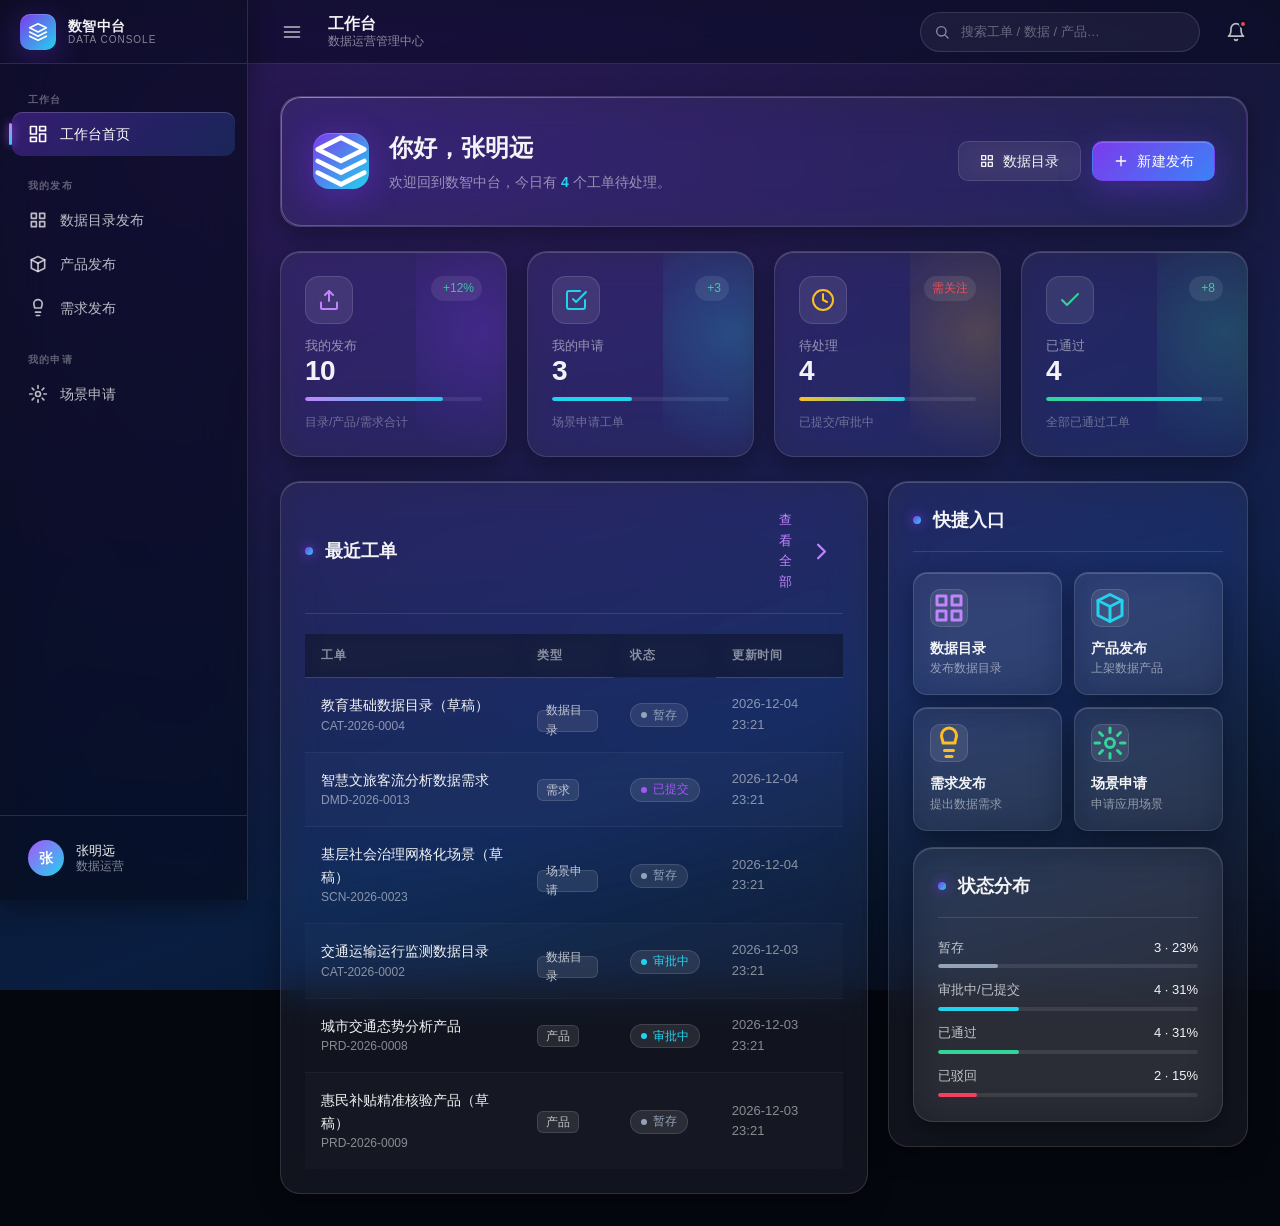
==== commit 1826f355: "fix: 彻底移除外部字体CDN依赖，修复listHref路径，添加页面启动容错" ====
--- a/index.html
+++ b/index.html
@@ -5,8 +5,6 @@
   <meta name="viewport" content="width=device-width, initial-scale=1.0, viewport-fit=cover" />
   <title>工作台 · 数智中台</title>
   <meta name="description" content="液态玻璃后台管理系统 - 工作台首页" />
-  <link rel="preconnect" href="https://fonts.googleapis.cn" />
-  <link href="https://fonts.googleapis.cn/css2?family=Sora:wght@400;500;600;700&family=Noto+Sans+SC:wght@400;500;700&display=swap" rel="stylesheet" />
   <link rel="stylesheet" href="./assets/css/standard.css" />
   <link rel="stylesheet" href="./assets/css/components.css" />
   <link rel="stylesheet" href="./assets/css/layout.css" />
@@ -18,8 +16,21 @@
   <script src="./assets/js/components.js"></script>
 
   <script>
-    LGApp.mountShell({ active: "dashboard", topTitle: "工作台", topSub: "数据运营管理中心" });
-    renderDashboard();
+    (function () {
+      function start() {
+        if (!window.LGApp || !window.LGData || !window.LGComp) {
+          setTimeout(start, 50);
+          return;
+        }
+        try {
+          LGApp.mountShell({ active: "dashboard", topTitle: "工作台", topSub: "数据运营管理中心" });
+          renderDashboard();
+        } catch (e) {
+          document.body.innerHTML = '<div style="padding:40px;font-family:system-ui,sans-serif;"><h2>页面加载异常</h2><p>' + (e.message || e) + '</p></div>';
+        }
+      }
+      start();
+    })();
 
     function renderDashboard() {
       var root = LGApp.$("#page-root");
--- a/assets/css/standard.css
+++ b/assets/css/standard.css
@@ -78,8 +78,8 @@
   --fz-hero: clamp(32px, 5vw, 56px);
 
   /* 字体 */
-  --ff-display: "Sora", "Noto Sans SC", -apple-system, "PingFang SC", "Microsoft YaHei", system-ui, sans-serif;
-  --ff-body: "Noto Sans SC", "Sora", -apple-system, "PingFang SC", "Microsoft YaHei", system-ui, sans-serif;
+  --ff-display: -apple-system, BlinkMacSystemFont, "PingFang SC", "Hiragino Sans GB", "Microsoft YaHei", "Helvetica Neue", Helvetica, Arial, system-ui, sans-serif;
+  --ff-body: -apple-system, BlinkMacSystemFont, "PingFang SC", "Hiragino Sans GB", "Microsoft YaHei", "Helvetica Neue", Helvetica, Arial, system-ui, sans-serif;
   --fw-r: 400;
   --fw-m: 500;
   --fw-sb: 600;
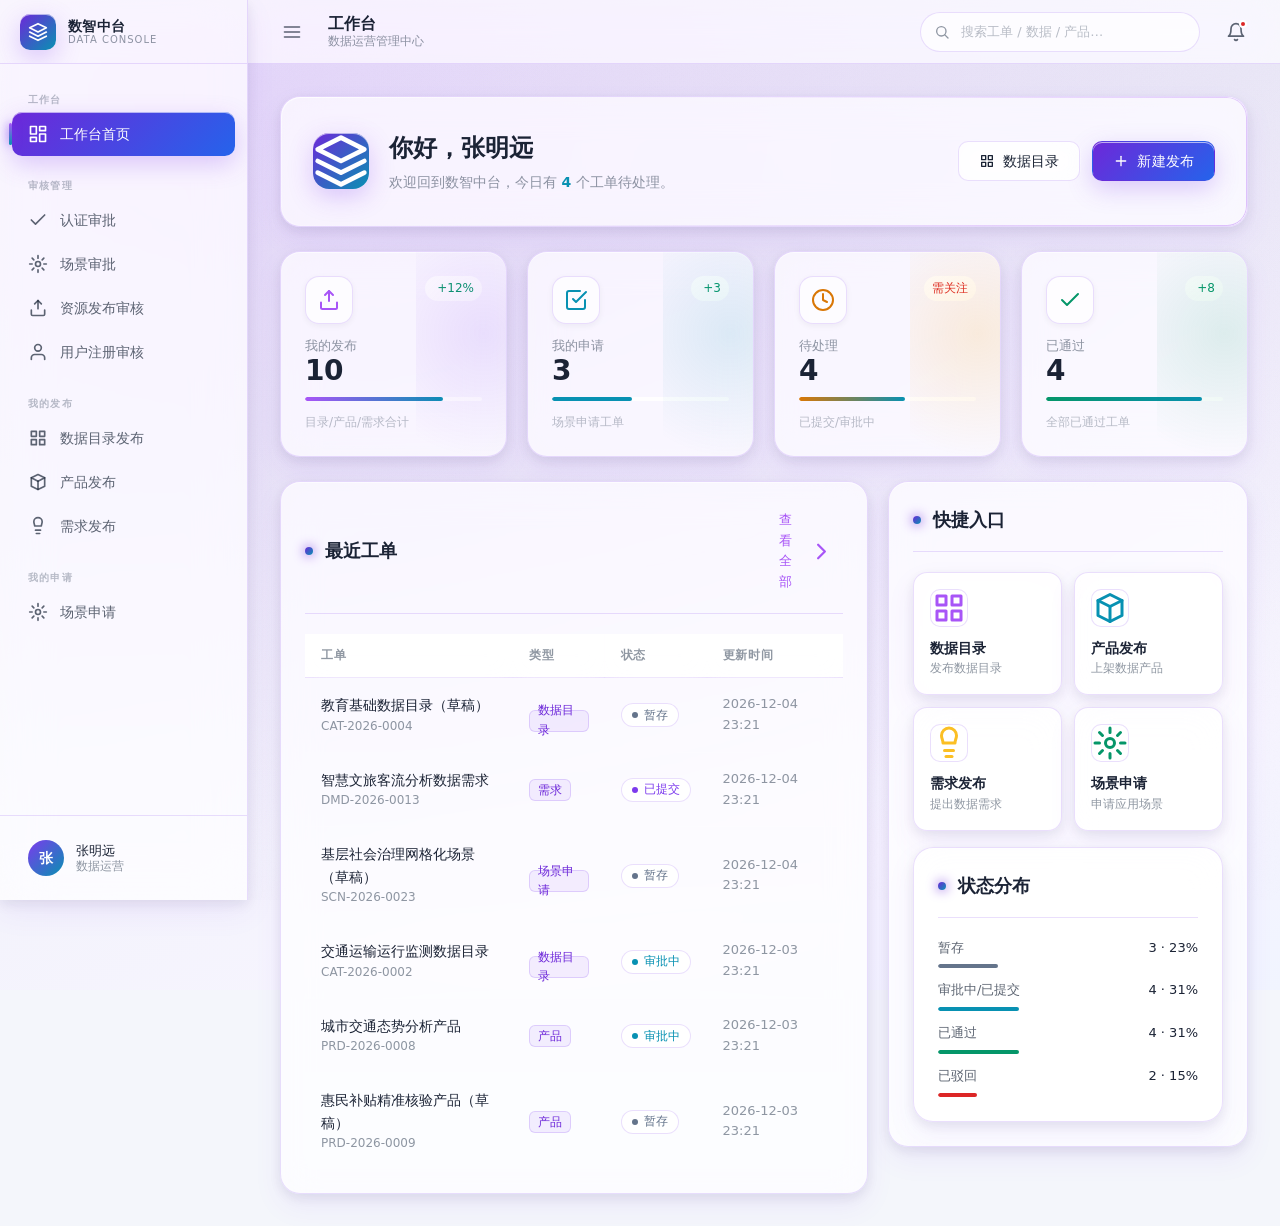
==== commit 69aab011: "feat: 浅色主题回退 + 新增场景审批页面 + 修复移动端侧边栏 - 恢复浅色主题配色：背景、文字、玻璃效果、阴影等全面适配浅色 - 新增 pages/audit/scene-audit.html" ====
--- a/index.html
+++ b/index.html
@@ -60,10 +60,10 @@
       var grid = document.createElement("div");
       grid.className = "stat-grid";
       var cards = [
-        { label: "我的发布", value: stats.publish, icon: "publish", color: "var(--c-purple-3)", glow: "rgba(124,58,237,0.25)", trend: "+12%", trendUp: true, bar: 78, hint: "目录/产品/需求合计" },
-        { label: "我的申请", value: stats.apply, icon: "apply", color: "var(--c-cyan)", glow: "rgba(34,211,238,0.22)", trend: "+3", trendUp: true, bar: 45, hint: "场景申请工单" },
-        { label: "待处理", value: stats.pending, icon: "clock", color: "#fbbf24", glow: "rgba(251,191,36,0.2)", trend: "需关注", trendUp: false, bar: 60, hint: "已提交/审批中" },
-        { label: "已通过", value: stats.approved, icon: "check", color: "var(--c-approved)", glow: "rgba(52,211,153,0.2)", trend: "+8", trendUp: true, bar: 88, hint: "全部已通过工单" }
+        { label: "我的发布", value: stats.publish, icon: "publish", color: "var(--c-purple-3)", glow: "rgba(124,58,237,0.12)", trend: "+12%", trendUp: true, bar: 78, hint: "目录/产品/需求合计" },
+        { label: "我的申请", value: stats.apply, icon: "apply", color: "var(--c-cyan)", glow: "rgba(8,145,178,0.12)", trend: "+3", trendUp: true, bar: 45, hint: "场景申请工单" },
+        { label: "待处理", value: stats.pending, icon: "clock", color: "#d97706", glow: "rgba(245,158,11,0.14)", trend: "需关注", trendUp: false, bar: 60, hint: "已提交/审批中" },
+        { label: "已通过", value: stats.approved, icon: "check", color: "var(--c-approved)", glow: "rgba(5,150,105,0.12)", trend: "+8", trendUp: true, bar: 88, hint: "全部已通过工单" }
       ];
       cards.forEach(function (c, i) {
         var card = document.createElement("div");
@@ -141,7 +141,7 @@
         a.className = "glass-card glass-card--hover";
         a.style.cssText = "padding:16px;display:flex;flex-direction:column;gap:10px;border-radius:14px;";
         a.innerHTML =
-          '<div style="width:38px;height:38px;border-radius:10px;display:grid;place-items:center;background:var(--glass-bg-strong);border:1px solid var(--glass-border);color:' + e.color + ';">' + LGApp.icon(e.icon) + '</div>' +
+          '<div style="width:38px;height:38px;border-radius:10px;display:grid;place-items:center;background:rgba(255,255,255,0.7);border:1px solid var(--glass-border);color:' + e.color + ';">' + LGApp.icon(e.icon) + '</div>' +
           '<div><div style="font-weight:600;">' + e.label + '</div><div style="font-size:12px;color:var(--t-3);">' + e.desc + '</div></div>';
         qg.appendChild(a);
       });
--- a/assets/css/standard.css
+++ b/assets/css/standard.css
@@ -6,46 +6,46 @@
 
 /* ---------- 设计令牌 ---------- */
 :root {
-  /* 主色：深蓝 + 紫色 + 黑色 */
-  --c-bg-0: #05070f;          /* 最深黑底 */
-  --c-bg-1: #0a0f1f;          /* 深黑蓝 */
-  --c-bg-2: #0b1e3f;          /* 深蓝 主背景基底 */
-  --c-bg-3: #122a5a;          /* 深蓝亮 */
-  --c-purple: #7c3aed;        /* 紫主 */
-  --c-purple-2: #a855f7;      /* 紫亮 */
-  --c-purple-3: #c084fc;      /* 紫淡 */
-  --c-cyan: #22d3ee;          /* 青蓝高亮 */
-  --c-blue: #3b82f6;          /* 辅助蓝 */
+  /* 主色：浅紫 + 浅蓝 + 米白（保持"深蓝+紫+黑"主色但取浅色版本） */
+  --c-bg-0: #f4f6fb;          /* 页面最外层灰白 */
+  --c-bg-1: #ffffff;          /* 卡片底白 */
+  --c-bg-2: #eef0f7;          /* 浅蓝灰面板 */
+  --c-bg-3: #e3e6f0;          /* 描边与分割 */
+  --c-purple: #6d28d9;        /* 紫主（深） */
+  --c-purple-2: #7c3aed;      /* 紫主 */
+  --c-purple-3: #a855f7;      /* 紫亮（用于强调文字/渐变） */
+  --c-cyan: #0891b2;          /* 青蓝（深，可读） */
+  --c-blue: #2563eb;          /* 辅助蓝 */
 
   /* 状态色 */
-  --c-draft: #94a3b8;         /* 暂存 灰蓝 */
-  --c-submitted: #a855f7;     /* 已提交 紫 */
-  --c-approving: #22d3ee;     /* 审批中 青 */
-  --c-approved: #34d399;      /* 已通过 绿 */
-  --c-rejected: #f43f5e;      /* 已驳回 红 */
-
-  /* 文字层级 */
-  --t-1: rgba(255, 255, 255, 0.95);
-  --t-2: rgba(255, 255, 255, 0.72);
-  --t-3: rgba(255, 255, 255, 0.5);
-  --t-4: rgba(255, 255, 255, 0.34);
-
-  /* 玻璃 */
-  --glass-bg: rgba(255, 255, 255, 0.055);
-  --glass-bg-strong: rgba(255, 255, 255, 0.09);
-  --glass-bg-soft: rgba(255, 255, 255, 0.035);
-  --glass-border: rgba(255, 255, 255, 0.12);
-  --glass-border-strong: rgba(255, 255, 255, 0.2);
-  --glass-blur: 20px;
-  --glass-saturate: 140%;
-
-  /* 阴影 */
-  --sh-sm: 0 2px 8px rgba(0, 0, 0, 0.3);
-  --sh-md: 0 8px 24px rgba(0, 0, 0, 0.35);
-  --sh-lg: 0 20px 50px rgba(0, 0, 0, 0.45);
-  --sh-glow-purple: 0 8px 32px rgba(124, 58, 237, 0.35);
-  --sh-glow-cyan: 0 8px 32px rgba(34, 211, 238, 0.28);
-  --sh-inset-top: inset 0 1px 0 rgba(255, 255, 255, 0.18);
+  --c-draft: #64748b;         /* 暂存 灰 */
+  --c-submitted: #7c3aed;     /* 已提交 紫 */
+  --c-approving: #0891b2;     /* 审批中 青 */
+  --c-approved: #059669;      /* 已通过 绿 */
+  --c-rejected: #dc2626;      /* 已驳回 红 */
+
+  /* 文字层级（深色文字） */
+  --t-1: rgba(15, 23, 42, 0.95);     /* 主文字 */
+  --t-2: rgba(30, 41, 59, 0.72);     /* 次文字 */
+  --t-3: rgba(51, 65, 85, 0.55);     /* 弱文字 */
+  --t-4: rgba(71, 85, 105, 0.38);    /* 占位 */
+
+  /* 玻璃（在浅底上以白色半透 + 细描边构造） */
+  --glass-bg: rgba(255, 255, 255, 0.7);
+  --glass-bg-strong: rgba(255, 255, 255, 0.88);
+  --glass-bg-soft: rgba(255, 255, 255, 0.5);
+  --glass-border: rgba(124, 58, 237, 0.16);
+  --glass-border-strong: rgba(124, 58, 237, 0.28);
+  --glass-blur: 18px;
+  --glass-saturate: 160%;
+
+  /* 阴影（浅底用更柔的阴影） */
+  --sh-sm: 0 1px 2px rgba(15, 23, 42, 0.06), 0 2px 6px rgba(15, 23, 42, 0.04);
+  --sh-md: 0 4px 12px rgba(15, 23, 42, 0.08), 0 12px 28px rgba(124, 58, 237, 0.08);
+  --sh-lg: 0 10px 30px rgba(15, 23, 42, 0.10), 0 24px 60px rgba(124, 58, 237, 0.10);
+  --sh-glow-purple: 0 8px 24px rgba(124, 58, 237, 0.25);
+  --sh-glow-cyan: 0 8px 24px rgba(8, 145, 178, 0.20);
+  --sh-inset-top: inset 0 1px 0 rgba(255, 255, 255, 0.6);
 
   /* 圆角 */
   --r-xs: 6px;
@@ -78,8 +78,8 @@
   --fz-hero: clamp(32px, 5vw, 56px);
 
   /* 字体 */
-  --ff-display: -apple-system, BlinkMacSystemFont, "PingFang SC", "Hiragino Sans GB", "Microsoft YaHei", "Helvetica Neue", Helvetica, Arial, system-ui, sans-serif;
-  --ff-body: -apple-system, BlinkMacSystemFont, "PingFang SC", "Hiragino Sans GB", "Microsoft YaHei", "Helvetica Neue", Helvetica, Arial, system-ui, sans-serif;
+  --ff-display: "Sora", "Noto Sans SC", system-ui, sans-serif;
+  --ff-body: "Noto Sans SC", "Sora", system-ui, sans-serif;
   --fw-r: 400;
   --fw-m: 500;
   --fw-sb: 600;
@@ -140,7 +140,7 @@
   transition: color var(--dur-1) var(--ease-out);
 }
 
-a:hover { color: var(--c-purple-3); }
+a:hover { color: var(--c-purple); }
 
 button,
 input,
@@ -160,32 +160,31 @@
 
 img { max-width: 100%; display: block; }
 
-/* ---------- 流动渐变背景 ---------- */
+/* ---------- 流动渐变背景（浅色） ---------- */
 body::before {
   content: "";
   position: fixed;
   inset: -10%;
   z-index: -2;
   background:
-    radial-gradient(ellipse 80% 60% at 15% 10%, rgba(124, 58, 237, 0.28), transparent 60%),
-    radial-gradient(ellipse 70% 55% at 85% 20%, rgba(34, 211, 238, 0.18), transparent 55%),
-    radial-gradient(ellipse 90% 70% at 75% 90%, rgba(59, 130, 246, 0.22), transparent 60%),
-    radial-gradient(ellipse 60% 50% at 20% 85%, rgba(168, 85, 247, 0.16), transparent 55%),
-    linear-gradient(160deg, #05070f 0%, #0a0f1f 35%, #0b1e3f 70%, #05070f 100%);
+    radial-gradient(ellipse 80% 60% at 12% 8%,  rgba(168, 85, 247, 0.18), transparent 60%),
+    radial-gradient(ellipse 70% 55% at 88% 18%, rgba(34, 211, 238, 0.16), transparent 55%),
+    radial-gradient(ellipse 90% 70% at 78% 92%, rgba(99, 102, 241, 0.16), transparent 60%),
+    radial-gradient(ellipse 60% 50% at 18% 86%, rgba(236, 72, 153, 0.10), transparent 55%),
+    linear-gradient(160deg, #f4f6fb 0%, #eef0f7 40%, #f7f5ff 80%, #f0f4ff 100%);
   background-size: 200% 200%, 200% 200%, 200% 200%, 200% 200%, 100% 100%;
   animation: bgFlow 28s ease-in-out infinite;
-  filter: saturate(1.05);
+  filter: saturate(1.02);
 }
 
 body::after {
-  /* 细噪点叠加，增加玻璃质感 */
   content: "";
   position: fixed;
   inset: 0;
   z-index: -1;
   pointer-events: none;
-  opacity: 0.4;
-  background-image: url("data:image/svg+xml,%3Csvg xmlns='http://www.w3.org/2000/svg' width='160' height='160'%3E%3Cfilter id='n'%3E%3CfeTurbulence type='fractalNoise' baseFrequency='0.85' numOctaves='2' stitchTiles='stitch'/%3E%3CfeColorMatrix values='0 0 0 0 1 0 0 0 0 1 0 0 0 0 1 0 0 0 0.04 0'/%3E%3C/filter%3E%3Crect width='100%25' height='100%25' filter='url(%23n)'/%3E%3C/svg%3E");
+  opacity: 0.35;
+  background-image: url("data:image/svg+xml,%3Csvg xmlns='http://www.w3.org/2000/svg' width='160' height='160'%3E%3Cfilter id='n'%3E%3CfeTurbulence type='fractalNoise' baseFrequency='0.85' numOctaves='2' stitchTiles='stitch'/%3E%3CfeColorMatrix values='0 0 0 0 0.1 0 0 0 0 0.05 0 0 0 0 0.2 0 0 0 0.05 0'/%3E%3C/filter%3E%3Crect width='100%25' height='100%25' filter='url(%23n)'/%3E%3C/svg%3E");
 }
 
 @keyframes bgFlow {
@@ -197,16 +196,16 @@
 ::-webkit-scrollbar { width: 10px; height: 10px; }
 ::-webkit-scrollbar-track { background: transparent; }
 ::-webkit-scrollbar-thumb {
-  background: rgba(255, 255, 255, 0.12);
+  background: rgba(124, 58, 237, 0.22);
   border-radius: var(--r-pill);
   border: 2px solid transparent;
   background-clip: padding-box;
 }
-::-webkit-scrollbar-thumb:hover { background: rgba(168, 85, 247, 0.4); background-clip: padding-box; }
-
-* { scrollbar-width: thin; scrollbar-color: rgba(255,255,255,0.15) transparent; }
-
-::selection { background: rgba(124, 58, 237, 0.45); color: #fff; }
+::-webkit-scrollbar-thumb:hover { background: rgba(124, 58, 237, 0.4); background-clip: padding-box; }
+
+* { scrollbar-width: thin; scrollbar-color: rgba(124,58,237,0.25) transparent; }
+
+::selection { background: rgba(168, 85, 247, 0.3); color: var(--t-1); }
 
 /* ---------- 通用工具类 ---------- */
 .container {
@@ -223,7 +222,7 @@
 .text-purple { color: var(--c-purple-3); }
 .text-cyan { color: var(--c-cyan); }
 .text-gradient {
-  background: linear-gradient(120deg, #fff 0%, var(--c-purple-3) 50%, var(--c-cyan) 100%);
+  background: linear-gradient(120deg, var(--c-purple) 0%, var(--c-purple-3) 50%, var(--c-cyan) 100%);
   -webkit-background-clip: text;
   background-clip: text;
   -webkit-text-fill-color: transparent;
@@ -244,7 +243,7 @@
 
 /* 焦点可见性 */
 :focus-visible {
-  outline: 2px solid var(--c-purple-3);
+  outline: 2px solid var(--c-purple-2);
   outline-offset: 2px;
   border-radius: var(--r-xs);
 }
--- a/assets/css/components.css
+++ b/assets/css/components.css
@@ -31,7 +31,7 @@
   inset: 0;
   border-radius: inherit;
   padding: 1px;
-  background: linear-gradient(135deg, rgba(255,255,255,0.35), rgba(255,255,255,0.02) 40%, rgba(168,85,247,0.25));
+  background: linear-gradient(135deg, rgba(255,255,255,0.6), rgba(124,58,237,0.05) 40%, rgba(168,85,247,0.35));
   -webkit-mask: linear-gradient(#000 0 0) content-box, linear-gradient(#000 0 0);
   -webkit-mask-composite: xor;
   mask-composite: exclude;
@@ -186,7 +186,7 @@
   position: absolute;
   top: -40%; right: -20%;
   width: 60%; height: 160%;
-  background: radial-gradient(circle, var(--stat-glow, rgba(124,58,237,0.25)), transparent 70%);
+  background: radial-gradient(circle, var(--stat-glow, rgba(124,58,237,0.10)), transparent 70%);
   pointer-events: none;
   transition: opacity var(--dur-2);
 }
@@ -199,9 +199,10 @@
   width: 48px; height: 48px;
   display: grid; place-items: center;
   border-radius: var(--r-md);
-  background: var(--glass-bg-strong);
+  background: rgba(255, 255, 255, 0.7);
   border: 1px solid var(--glass-border);
   color: var(--stat-color, var(--c-purple-3));
+  box-shadow: 0 2px 6px rgba(15, 23, 42, 0.05);
 }
 .stat-card__icon svg { width: 24px; height: 24px; }
 .stat-card__label { font-size: var(--fz-sm); color: var(--t-3); }
@@ -369,11 +370,11 @@
   50% { opacity: 0.6; box-shadow: 0 0 0 4px transparent; }
 }
 
-.badge--solid.badge--draft { background: rgba(148,163,184,0.18); }
-.badge--solid.badge--submitted { background: rgba(168,85,247,0.18); }
-.badge--solid.badge--approving { background: rgba(34,211,238,0.18); }
-.badge--solid.badge--approved { background: rgba(52,211,153,0.18); }
-.badge--solid.badge--rejected { background: rgba(244,63,94,0.18); }
+.badge--solid.badge--draft { background: rgba(100,116,139,0.12); color: #475569; }
+.badge--solid.badge--submitted { background: rgba(124,58,237,0.10); }
+.badge--solid.badge--approving { background: rgba(8,145,178,0.10); }
+.badge--solid.badge--approved { background: rgba(5,150,105,0.12); }
+.badge--solid.badge--rejected { background: rgba(220,38,38,0.10); }
 
 /* 类型徽章（目录/产品/需求/场景） */
 .tag {
@@ -383,9 +384,9 @@
   padding: 0 8px;
   font-size: var(--fz-xs);
   border-radius: var(--r-xs);
-  background: var(--glass-bg-strong);
-  border: 1px solid var(--glass-border);
-  color: var(--t-2);
+  background: rgba(124, 58, 237, 0.08);
+  border: 1px solid rgba(124, 58, 237, 0.18);
+  color: var(--c-purple);
 }
 
 /* ---------- 表格 ---------- */
@@ -416,7 +417,7 @@
   text-transform: uppercase;
   color: var(--t-3);
   padding: var(--s-3) var(--s-4);
-  background: rgba(10, 15, 31, 0.55);
+  background: rgba(255, 255, 255, 0.85);
   backdrop-filter: blur(12px);
   border-bottom: 1px solid var(--glass-border);
   white-space: nowrap;
@@ -520,7 +521,7 @@
   position: fixed;
   inset: 0;
   z-index: 90;
-  background: rgba(5, 7, 15, 0.55);
+  background: rgba(71, 85, 105, 0.32);
   backdrop-filter: blur(6px);
   -webkit-backdrop-filter: blur(6px);
   opacity: 0;
@@ -542,7 +543,7 @@
   backdrop-filter: blur(calc(var(--glass-blur) + 10px)) saturate(var(--glass-saturate));
   -webkit-backdrop-filter: blur(calc(var(--glass-blur) + 10px)) saturate(var(--glass-saturate));
   border-left: 1px solid var(--glass-border-strong);
-  box-shadow: -20px 0 60px rgba(0,0,0,0.5), var(--sh-inset-top);
+  box-shadow: -20px 0 60px rgba(124, 58, 237, 0.18), var(--sh-inset-top);
   transform: translateX(100%);
   transition: transform var(--dur-3) var(--ease-out);
 }
@@ -594,8 +595,8 @@
 .timeline-node--rejected .timeline-node__dot { border-color: var(--c-rejected); background: rgba(244,63,94,0.15); color: var(--c-rejected); }
 .timeline-node--pending .timeline-node__dot { border-color: var(--t-4); }
 @keyframes nodePulse {
-  0%, 100% { box-shadow: 0 0 0 0 rgba(34,211,238,0.5); }
-  50% { box-shadow: 0 0 0 8px rgba(34,211,238,0); }
+  0%, 100% { box-shadow: 0 0 0 0 rgba(8,145,178,0.35); }
+  50% { box-shadow: 0 0 0 8px rgba(8,145,178,0); }
 }
 .timeline-node__title { font-weight: var(--fw-sb); font-size: var(--fz-md); display: flex; align-items: center; gap: var(--s-2); }
 .timeline-node__meta { font-size: var(--fz-xs); color: var(--t-3); margin-top: 2px; }
@@ -608,7 +609,7 @@
   border-radius: var(--r-sm);
   border-left: 2px solid var(--glass-border-strong);
 }
-.timeline-node--rejected .timeline-node__remark { border-left-color: var(--c-rejected); color: #fda4af; }
+.timeline-node--rejected .timeline-node__remark { border-left-color: var(--c-rejected); color: #b91c1c; }
 
 /* ---------- Toast ---------- */
 .toast-stack {
@@ -758,11 +759,11 @@
   margin-bottom: var(--s-5);
   border: 1px solid var(--glass-border);
 }
-.status-banner--rejected { background: rgba(244,63,94,0.1); border-color: rgba(244,63,94,0.3); }
-.status-banner--draft { background: rgba(148,163,184,0.08); border-color: rgba(148,163,184,0.25); }
-.status-banner--approved { background: rgba(52,211,153,0.08); border-color: rgba(52,211,153,0.25); }
-.status-banner--approving { background: rgba(34,211,238,0.08); border-color: rgba(34,211,238,0.25); }
-.status-banner--submitted { background: rgba(168,85,247,0.08); border-color: rgba(168,85,247,0.25); }
+.status-banner--rejected { background: rgba(220,38,38,0.06); border-color: rgba(220,38,38,0.25); }
+.status-banner--draft { background: rgba(100,116,139,0.06); border-color: rgba(100,116,139,0.22); }
+.status-banner--approved { background: rgba(5,150,105,0.06); border-color: rgba(5,150,105,0.25); }
+.status-banner--approving { background: rgba(8,145,178,0.06); border-color: rgba(8,145,178,0.25); }
+.status-banner--submitted { background: rgba(124,58,237,0.06); border-color: rgba(124,58,237,0.25); }
 .status-banner svg { width: 22px; height: 22px; flex-shrink: 0; }
 .status-banner__text { flex: 1; font-size: var(--fz-sm); color: var(--t-2); }
 .status-banner__text strong { color: var(--t-1); }
@@ -776,6 +777,6 @@
   gap: var(--s-3);
   padding: var(--s-4) var(--s-5);
   margin-top: var(--s-6);
-  background: linear-gradient(180deg, transparent, rgba(5,7,15,0.6) 30%);
+  background: linear-gradient(180deg, transparent, rgba(255,255,255,0.85) 30%);
   backdrop-filter: blur(8px);
 }
--- a/assets/css/layout.css
+++ b/assets/css/layout.css
@@ -28,9 +28,9 @@
   z-index: 50;
   display: flex;
   flex-direction: column;
-  background: rgba(8, 12, 26, 0.7);
-  backdrop-filter: blur(24px) saturate(150%);
-  -webkit-backdrop-filter: blur(24px) saturate(150%);
+  background: rgba(255, 255, 255, 0.72);
+  backdrop-filter: blur(24px) saturate(160%);
+  -webkit-backdrop-filter: blur(24px) saturate(160%);
   border-right: 1px solid var(--glass-border);
   box-shadow: var(--sh-md);
 }
@@ -112,11 +112,11 @@
 }
 .nav-item svg { width: 20px; height: 20px; flex-shrink: 0; }
 .nav-item__text { transition: opacity var(--dur-2), transform var(--dur-2); }
-.nav-item:hover { color: var(--t-1); background: rgba(255,255,255,0.04); }
+.nav-item:hover { color: var(--c-purple); background: rgba(124, 58, 237, 0.08); }
 .nav-item.active {
   color: #fff;
-  background: linear-gradient(135deg, rgba(124,58,237,0.35), rgba(59,130,246,0.2));
-  box-shadow: var(--sh-inset-top);
+  background: linear-gradient(135deg, var(--c-purple) 0%, var(--c-blue) 100%);
+  box-shadow: var(--sh-glow-purple), var(--sh-inset-top);
 }
 .nav-item.active::before {
   content: "";
@@ -177,7 +177,7 @@
   border-radius: var(--r-sm);
   transition: background var(--dur-1);
 }
-.sidebar__user:hover { background: rgba(255,255,255,0.04); }
+.sidebar__user:hover { background: rgba(124, 58, 237, 0.08); }
 .sidebar__avatar {
   width: 36px; height: 36px;
   flex-shrink: 0;
@@ -202,9 +202,9 @@
   align-items: center;
   gap: var(--s-4);
   padding: 0 var(--s-6);
-  background: rgba(8, 12, 26, 0.55);
-  backdrop-filter: blur(20px) saturate(140%);
-  -webkit-backdrop-filter: blur(20px) saturate(140%);
+  background: rgba(255, 255, 255, 0.65);
+  backdrop-filter: blur(20px) saturate(160%);
+  -webkit-backdrop-filter: blur(20px) saturate(160%);
   border-bottom: 1px solid var(--glass-border);
 }
 
@@ -215,7 +215,7 @@
   color: var(--t-2);
   transition: all var(--dur-1) var(--ease-out);
 }
-.topbar__toggle:hover { background: var(--glass-bg-strong); color: var(--t-1); }
+.topbar__toggle:hover { background: rgba(124, 58, 237, 0.10); color: var(--c-purple); }
 .topbar__toggle svg { width: 20px; height: 20px; }
 
 .topbar__title {
@@ -242,7 +242,7 @@
   padding: 0 var(--s-4) 0 40px;
   font-size: var(--fz-sm);
   color: var(--t-1);
-  background: var(--glass-bg);
+  background: rgba(255, 255, 255, 0.7);
   border: 1px solid var(--glass-border);
   border-radius: var(--r-pill);
   transition: all var(--dur-1) var(--ease-out);
@@ -251,7 +251,7 @@
 .topbar__search input:focus {
   outline: none;
   border-color: var(--c-purple-2);
-  background: var(--glass-bg-strong);
+  background: #ffffff;
   box-shadow: 0 0 0 3px rgba(124,58,237,0.18);
 }
 
@@ -263,7 +263,7 @@
   color: var(--t-2);
   transition: all var(--dur-1) var(--ease-out);
 }
-.topbar__icon-btn:hover { background: var(--glass-bg-strong); color: var(--t-1); }
+.topbar__icon-btn:hover { background: rgba(124, 58, 237, 0.10); color: var(--c-purple); }
 .topbar__icon-btn svg { width: 20px; height: 20px; }
 .topbar__icon-btn .dot {
   position: absolute;
@@ -293,7 +293,7 @@
   position: fixed;
   inset: 0;
   z-index: 45;
-  background: rgba(5,7,15,0.6);
+  background: rgba(71, 85, 105, 0.35);
   backdrop-filter: blur(6px);
   -webkit-backdrop-filter: blur(6px);
   opacity: 0;
@@ -329,9 +329,21 @@
     position: fixed;
     left: 0; top: 0;
     width: var(--sidebar-w);
+    height: 100dvh;
     transform: translateX(-100%);
     transition: transform var(--dur-3) var(--ease-out);
     z-index: 60;
+  }
+  :root { --sidebar-w: 248px; }
+  .app__sidebar .sidebar__nav {
+    padding: var(--s-3) var(--s-3);
+    -webkit-overflow-scrolling: touch;
+  }
+  .app__sidebar .nav-group__label {
+    padding: var(--s-2) var(--s-4) var(--s-1);
+  }
+  .app__sidebar .nav-item {
+    height: 40px;
   }
   .app__sidebar.mobile-open { transform: translateX(0); }
   /* 在移动端展开完整文字 */
